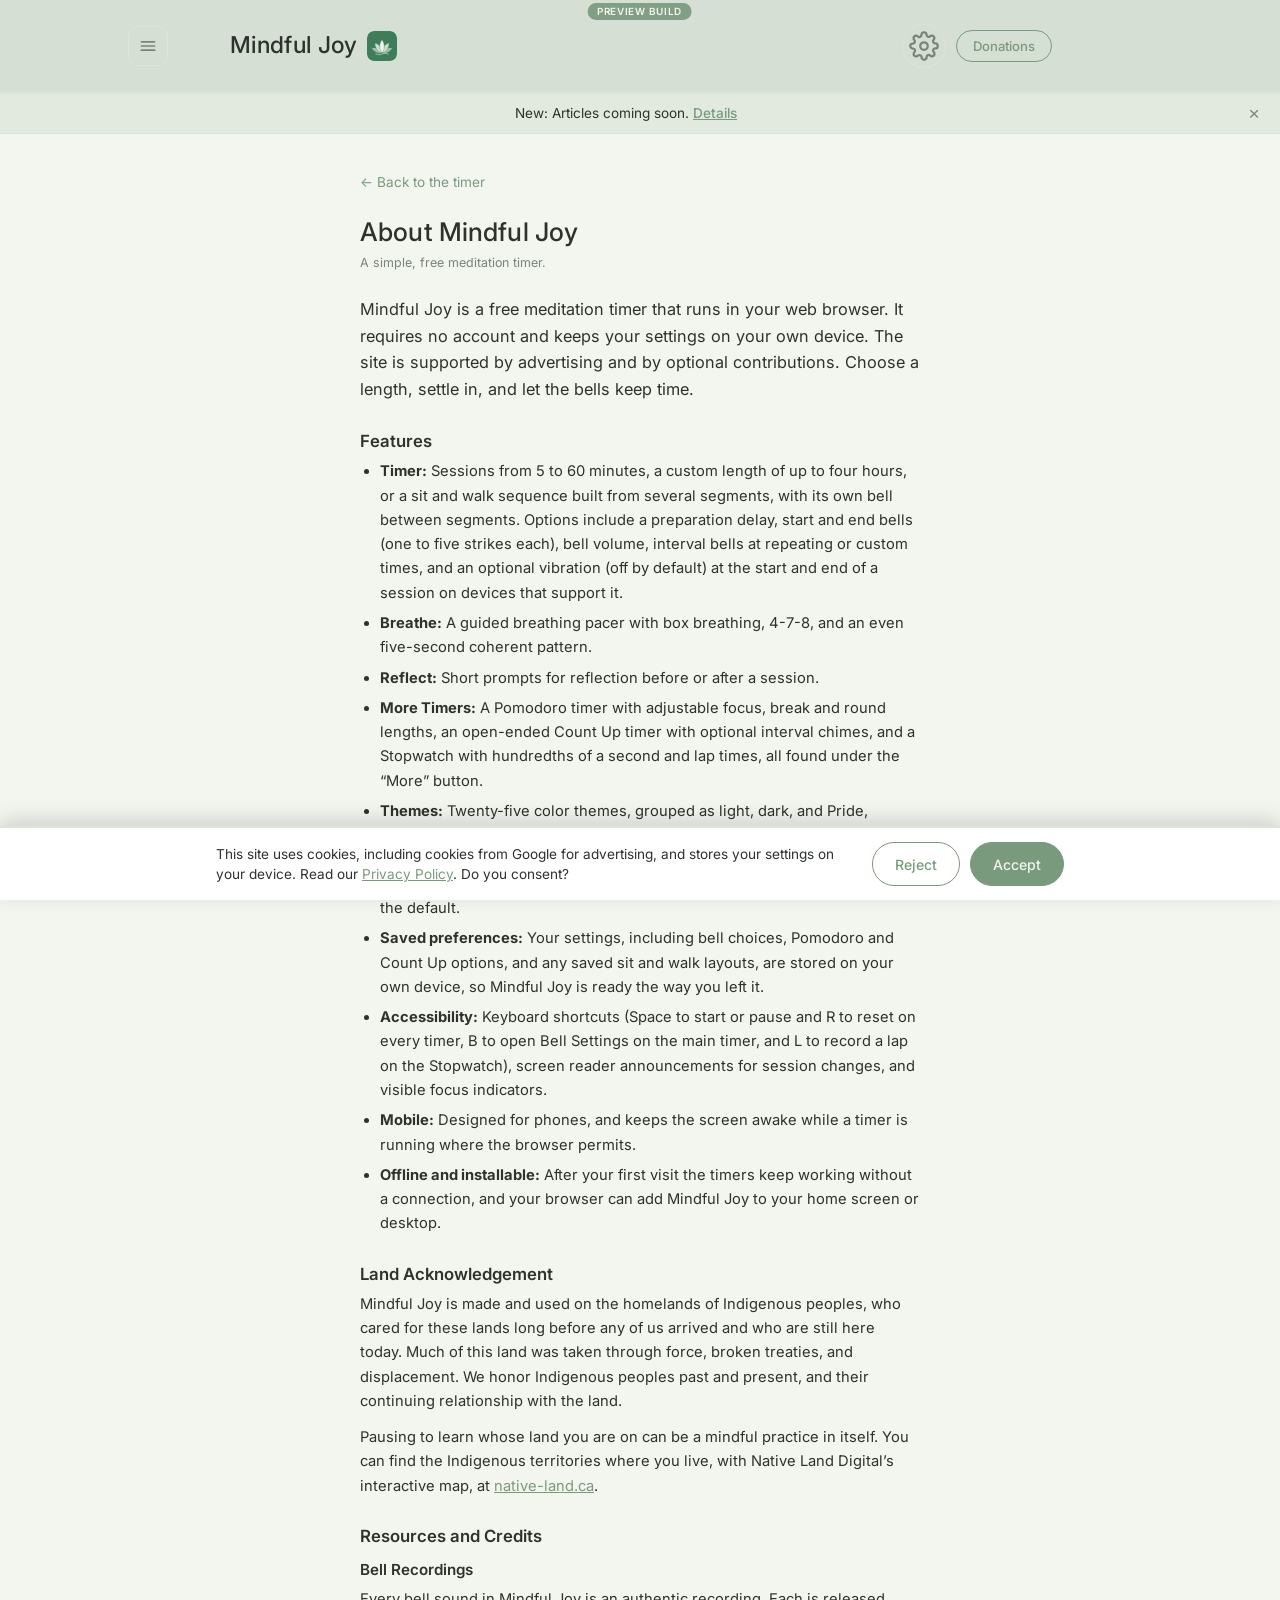
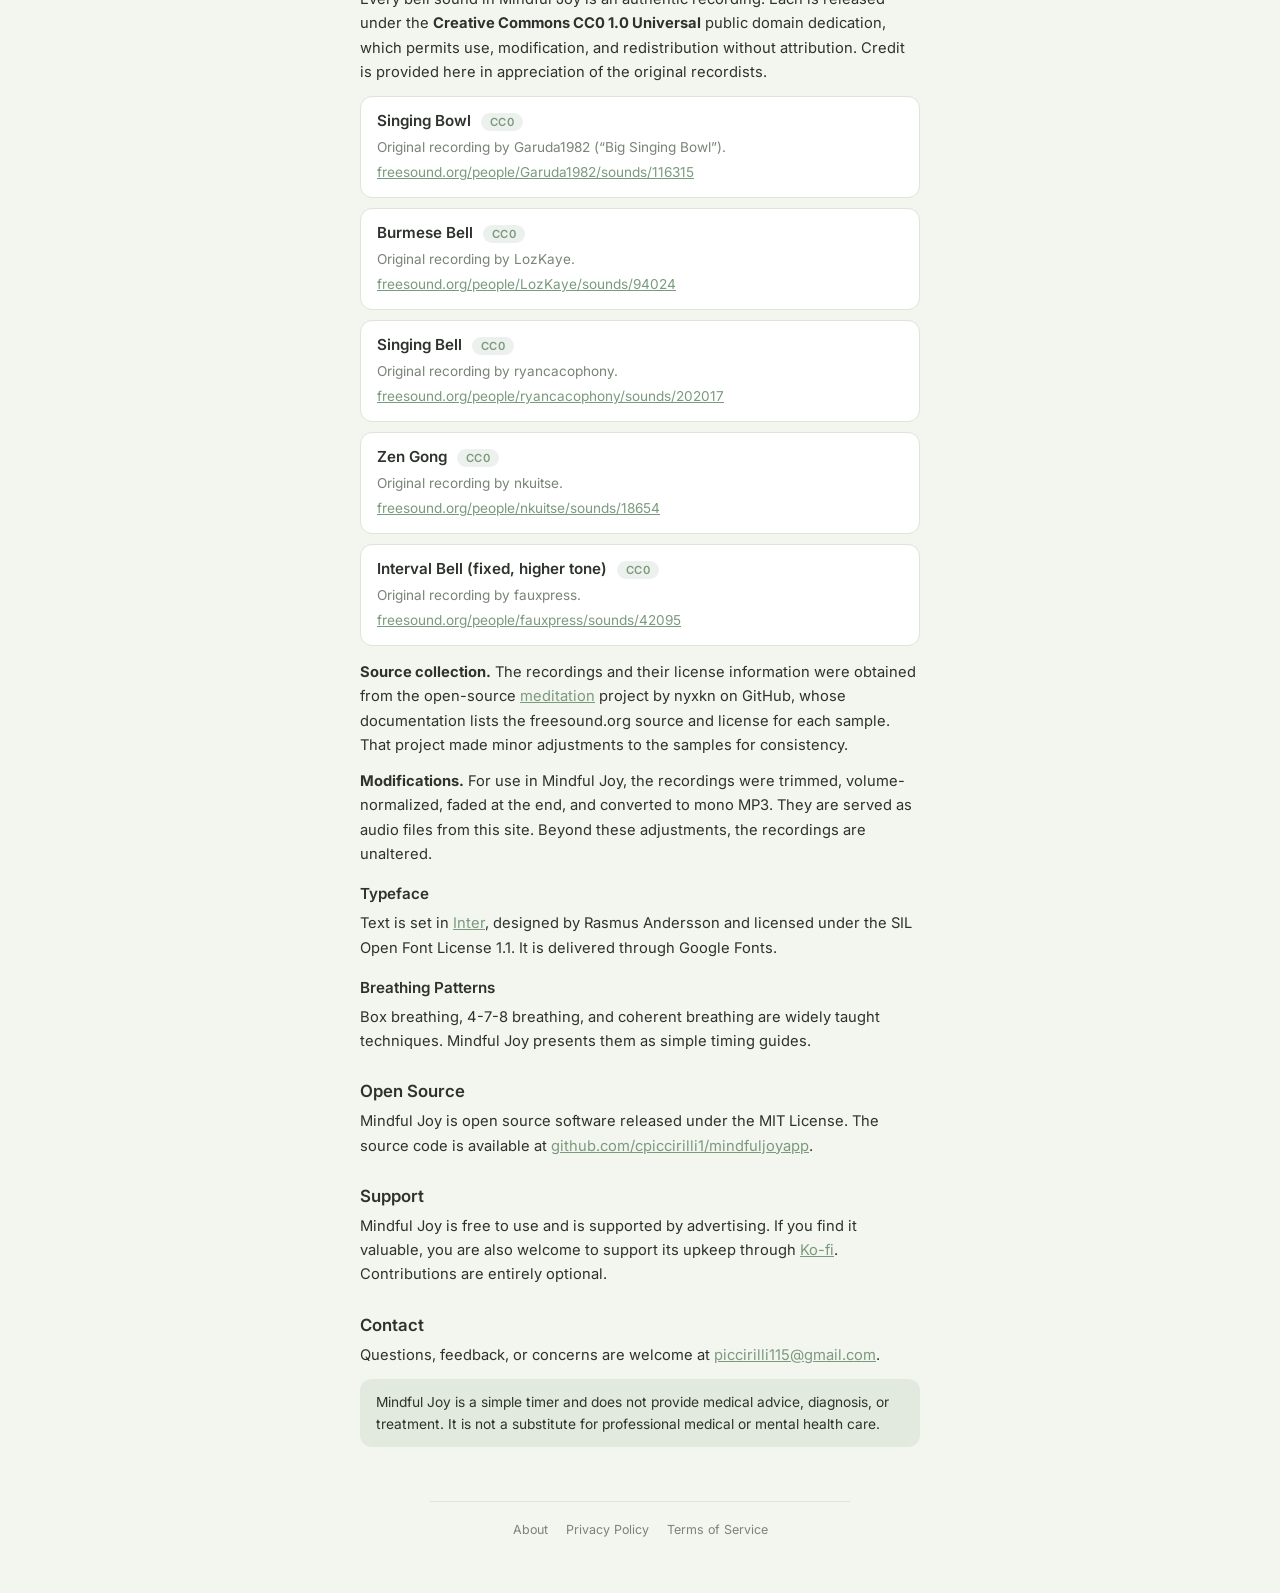
==== about.html @ b1ed929e "Group themes into collapsible sections; rename Tranquil Green to Tranquil Forest The gear menu now s" ====
<!DOCTYPE html>
<html lang="en">
<head>
<meta charset="UTF-8">
<meta name="viewport" content="width=device-width, initial-scale=1, viewport-fit=cover">
<title>About &mdash; Mindful Joy</title>
<meta name="description" content="About Mindful Joy: features, credits for the CC0 bell recordings, and contact information.">
<meta name="theme-color" content="#f3f5ef">
<link rel="canonical" href="https://mindfuljoy.app/about.html">
<link rel="icon" type="image/svg+xml" href="assets/favicon.svg">
<link rel="apple-touch-icon" href="assets/icons/apple-touch-icon.png">
<link rel="manifest" href="manifest.webmanifest">
<meta property="og:type" content="website">
<meta property="og:site_name" content="Mindful Joy">
<meta property="og:title" content="About &mdash; Mindful Joy">
<meta property="og:description" content="About Mindful Joy: features, credits for the CC0 bell recordings, and contact information.">
<meta property="og:url" content="https://mindfuljoy.app/about.html">
<link rel="preconnect" href="https://fonts.googleapis.com">
<link rel="preconnect" href="https://fonts.gstatic.com" crossorigin>
<link href="https://fonts.googleapis.com/css2?family=Inter:wght@300;400;500;600&display=swap" rel="stylesheet">
<link rel="stylesheet" href="assets/css/styles.css">
<script src="assets/js/themes.js"></script>
<!-- ===== GOOGLE ADSENSE: LOADER (publisher ca-pub-8467685368663778) =====
     Ad units go in the "ADSENSE AD SLOT" comments further down each page. ===== -->
<script async src="https://pagead2.googlesyndication.com/pagead/js/adsbygoogle.js?client=ca-pub-8467685368663778"
     crossorigin="anonymous"></script>
</head>
<body class="info-open">

<div class="topbar">
  <div class="mark"><a href="index.html"><span>Mindful Joy</span><img class="mark-logo" src="assets/icons/icon.svg" alt="" width="30" height="30"></a></div>
  <div class="top-actions">
    <div class="theme-menu" id="themeMenu">
      <button type="button" class="icon-btn" id="themeBtn" aria-label="Color theme" aria-haspopup="true" aria-expanded="false" aria-controls="themePop" title="Color theme"><svg viewBox="0 0 24 24" width="20" height="20" fill="none" stroke="currentColor" stroke-width="1.8" stroke-linecap="round" stroke-linejoin="round" aria-hidden="true"><circle cx="12" cy="12" r="3"/><path d="M19.4 15a1.65 1.65 0 0 0 .33 1.82l.06.06a2 2 0 0 1 0 2.83 2 2 0 0 1-2.83 0l-.06-.06a1.65 1.65 0 0 0-1.82-.33 1.65 1.65 0 0 0-1 1.51V21a2 2 0 0 1-2 2 2 2 0 0 1-2-2v-.09A1.65 1.65 0 0 0 9 19.4a1.65 1.65 0 0 0-1.82.33l-.06.06a2 2 0 0 1-2.83 0 2 2 0 0 1 0-2.83l.06-.06a1.65 1.65 0 0 0 .33-1.82 1.65 1.65 0 0 0-1.51-1H3a2 2 0 0 1-2-2 2 2 0 0 1 2-2h.09A1.65 1.65 0 0 0 4.6 9a1.65 1.65 0 0 0-.33-1.82l-.06-.06a2 2 0 0 1 0-2.83 2 2 0 0 1 2.83 0l.06.06a1.65 1.65 0 0 0 1.82.33H9a1.65 1.65 0 0 0 1-1.51V3a2 2 0 0 1 2-2 2 2 0 0 1 2 2v.09a1.65 1.65 0 0 0 1 1.51 1.65 1.65 0 0 0 1.82-.33l.06-.06a2 2 0 0 1 2.83 0 2 2 0 0 1 0 2.83l-.06.06a1.65 1.65 0 0 0-.33 1.82V9a1.65 1.65 0 0 0 1.51 1H21a2 2 0 0 1 2 2 2 2 0 0 1-2 2h-.09a1.65 1.65 0 0 0-1.51 1z"/></svg></button>
      <div class="theme-pop" id="themePop" hidden>
        <label for="schemeSelect">Color theme</label>
        <select id="schemeSelect"></select>
      </div>
    </div>
    <a class="donate-btn" id="donateBtn" href="https://ko-fi.com/cpiccirilli" target="_blank" rel="noopener">Donations</a>
  </div>
</div>

<div class="info-view" id="infoView">
  <a class="back-link" href="index.html">&larr; Back to the timer</a>

  <article id="view-about" class="show">
    <h1>About Mindful Joy</h1>
    <p class="updated">A simple, free meditation timer.</p>
    <p class="lead">Mindful Joy is a free meditation timer that runs in your web browser. It requires no account and keeps your settings on your own device. The site is supported by advertising and by optional contributions. Choose a length, settle in, and let the bells keep time.</p>

    <h2>Features</h2>
    <ul>
      <li><strong>Timer:</strong> Sessions from 5 to 60 minutes, a custom length of up to four hours, or a sit and walk sequence built from several segments, with its own bell between segments. Options include a preparation delay, start and end bells (one to five strikes each), bell volume, interval bells at repeating or custom times, and an optional vibration (off by default) at the start and end of a session on devices that support it.</li>
      <li><strong>Breathe:</strong> A guided breathing pacer with box breathing, 4-7-8, and an even five-second coherent pattern.</li>
      <li><strong>Reflect:</strong> Short prompts for reflection before or after a session.</li>
      <li><strong>More Timers:</strong> A Pomodoro timer with adjustable focus, break and round lengths, an open-ended Count Up timer with optional interval chimes, and a Stopwatch with hundredths of a second and lap times, all found under the &ldquo;More&rdquo; button.</li>
      <li><strong>Themes:</strong> Twenty-five color themes, grouped as light, dark, and Pride, selected from the gear icon at the top of the page. Most light themes have a matching dark version, and the High Contrast theme uses pure black and white for maximum legibility and efficient display on OLED screens. Sage is the default.</li>
      <li><strong>Saved preferences:</strong> Your settings, including bell choices, Pomodoro and Count Up options, and any saved sit and walk layouts, are stored on your own device, so Mindful Joy is ready the way you left it.</li>
      <li><strong>Accessibility:</strong> Keyboard shortcuts (Space to start or pause and R to reset on every timer, B to open Bell Settings on the main timer, and L to record a lap on the Stopwatch), screen reader announcements for session changes, and visible focus indicators.</li>
      <li><strong>Mobile:</strong> Designed for phones, and keeps the screen awake while a timer is running where the browser permits.</li>
      <li><strong>Offline and installable:</strong> After your first visit the timers keep working without a connection, and your browser can add Mindful Joy to your home screen or desktop.</li>
    </ul>

    <h2>Land Acknowledgement</h2>
    <p>Mindful Joy is made and used on the homelands of Indigenous peoples, who cared for these lands long before any of us arrived and who are still here today. Much of this land was taken through force, broken treaties, and displacement. We honor Indigenous peoples past and present, and their continuing relationship with the land.</p>
    <p>Pausing to learn whose land you are on can be a mindful practice in itself. You can find the Indigenous territories where you live, with Native Land Digital&rsquo;s interactive map, at <a href="https://native-land.ca/" target="_blank" rel="noopener">native-land.ca</a>.</p>

    <h2>Resources and Credits</h2>
    <h3 style="font-size:.95rem; font-weight:600; margin:14px 0 8px;">Bell Recordings</h3>
    <p>Every bell sound in Mindful Joy is an authentic recording. Each is released under the <strong>Creative Commons CC0 1.0 Universal</strong> public domain dedication, which permits use, modification, and redistribution without attribution. Credit is provided here in appreciation of the original recordists.</p>

    <div class="credit">
      <h3>Singing Bowl <span class="badge">CC0</span></h3>
      <p>Original recording by Garuda1982 (&ldquo;Big Singing Bowl&rdquo;).</p>
      <p><a href="https://freesound.org/people/Garuda1982/sounds/116315/" target="_blank" rel="noopener">freesound.org/people/Garuda1982/sounds/116315</a></p>
    </div>
    <div class="credit">
      <h3>Burmese Bell <span class="badge">CC0</span></h3>
      <p>Original recording by LozKaye.</p>
      <p><a href="https://freesound.org/people/LozKaye/sounds/94024/" target="_blank" rel="noopener">freesound.org/people/LozKaye/sounds/94024</a></p>
    </div>
    <div class="credit">
      <h3>Singing Bell <span class="badge">CC0</span></h3>
      <p>Original recording by ryancacophony.</p>
      <p><a href="https://freesound.org/people/ryancacophony/sounds/202017/" target="_blank" rel="noopener">freesound.org/people/ryancacophony/sounds/202017</a></p>
    </div>
    <div class="credit">
      <h3>Zen Gong <span class="badge">CC0</span></h3>
      <p>Original recording by nkuitse.</p>
      <p><a href="https://freesound.org/people/nkuitse/sounds/18654/" target="_blank" rel="noopener">freesound.org/people/nkuitse/sounds/18654</a></p>
    </div>
    <div class="credit">
      <h3>Interval Bell (fixed, higher tone) <span class="badge">CC0</span></h3>
      <p>Original recording by fauxpress.</p>
      <p><a href="https://freesound.org/people/fauxpress/sounds/42095/" target="_blank" rel="noopener">freesound.org/people/fauxpress/sounds/42095</a></p>
    </div>

    <p style="margin-top:14px;"><strong>Source collection.</strong> The recordings and their license information were obtained from the open-source <a href="https://github.com/nyxkn/meditation" target="_blank" rel="noopener">meditation</a> project by nyxkn on GitHub, whose documentation lists the freesound.org source and license for each sample. That project made minor adjustments to the samples for consistency.</p>
    <p><strong>Modifications.</strong> For use in Mindful Joy, the recordings were trimmed, volume-normalized, faded at the end, and converted to mono MP3. They are served as audio files from this site. Beyond these adjustments, the recordings are unaltered.</p>

    <h3 style="font-size:.95rem; font-weight:600; margin:18px 0 8px;">Typeface</h3>
    <p>Text is set in <a href="https://rsms.me/inter/" target="_blank" rel="noopener">Inter</a>, designed by Rasmus Andersson and licensed under the SIL Open Font License 1.1. It is delivered through Google Fonts.</p>

    <h3 style="font-size:.95rem; font-weight:600; margin:18px 0 8px;">Breathing Patterns</h3>
    <p>Box breathing, 4-7-8 breathing, and coherent breathing are widely taught techniques. Mindful Joy presents them as simple timing guides.</p>

    <h2>Open Source</h2>
    <p>Mindful Joy is open source software released under the MIT License. The source code is available at <a href="https://github.com/cpiccirilli1/mindfuljoyapp" target="_blank" rel="noopener">github.com/cpiccirilli1/mindfuljoyapp</a>.</p>

    <h2>Support</h2>
    <p>Mindful Joy is free to use and is supported by advertising. If you find it valuable, you are also welcome to support its upkeep through <a href="https://ko-fi.com/cpiccirilli" target="_blank" rel="noopener">Ko-fi</a>. Contributions are entirely optional.</p>

    <h2>Contact</h2>
    <p>Questions, feedback, or concerns are welcome at <a href="mailto:piccirilli115@gmail.com">piccirilli115@gmail.com</a>.</p>

    <div class="note-box">Mindful Joy is a simple timer and does not provide medical advice, diagnosis, or treatment. It is not a substitute for professional medical or mental health care.</div>

    <!-- ===== ADSENSE AD SLOT (info pages): place an ad unit here, at the end of the article, after AdSense approval. Keep it clearly separated from the content above. ===== -->
  </article>
</div>

<footer>
  <a href="about.html">About</a>
  <a href="privacy.html">Privacy Policy</a>
  <a href="terms.html">Terms of Service</a>
</footer>

<script src="assets/js/site.js"></script>
<script src="assets/js/menu.js"></script>
<script src="assets/js/consent.js"></script>
<script src="assets/js/preview.js"></script>
<script src="assets/js/pwa.js"></script>
</body>
</html>
---- assets/css/styles.css ----
:root{
    --bg:#0f1c17; --surface:#16261f; --surface-2:#1c2e26;
    --text:#e4ede7; --text-dim:#8da99a;
    --accent:#6fae84; --accent-soft:rgba(111,174,132,.16);
    --ring-track:#223830; --border:#26382f;
    --danger:#b2776a;
    --radius:14px;
    color-scheme: dark;
    box-sizing:border-box;
    padding-top:env(safe-area-inset-top,0px);
    padding-bottom:env(safe-area-inset-bottom,0px);
  }
  @media (prefers-color-scheme: light){
    :root:not([data-theme="dark"]){
      --bg:#eef3ec; --surface:#ffffff; --surface-2:#f5f8f3;
      --text:#1f2e26; --text-dim:#6c8578;
      --accent:#4f8a68; --accent-soft:rgba(79,138,104,.12);
      --ring-track:#dce6dd; --border:#dce6dd;
      --danger:#9a5444;
      color-scheme: light;
    }
  }
  :root[data-theme="dark"]{
    --bg:#0f1c17; --surface:#16261f; --text:#e4ede7; --text-dim:#8da99a;
    --accent:#6fae84; --ring-track:#223830; --border:#26382f; color-scheme: dark;
  }
  *{box-sizing:border-box;}
  html,body{height:100%;}
  html{scroll-padding-top:env(safe-area-inset-top,0px);}
  body{
    margin:0; background:var(--bg); color:var(--text);
    font-family:'Inter',system-ui,sans-serif;
    min-height:100%; display:flex; flex-direction:column; align-items:center;
    padding:32px 20px 48px;
    transition:background .3s ease,color .3s ease;
  }
  .topbar{
    align-self:stretch; width:auto; max-width:none;
    background:var(--surface); background:var(--header, color-mix(in srgb, var(--accent) 24%, var(--bg))); color:var(--text);
    display:flex; justify-content:space-between; align-items:center; gap:14px;
    margin:-32px -20px 28px; padding:24px 28px;
    border-bottom:2px solid var(--border);
    transition:background .3s ease, border-color .3s ease;
  }
  .topbar .mark{ font-size:1.45rem; letter-spacing:.015em; }
  .donate-btn{
    background:none; color:var(--accent); border:1px solid var(--accent); border-radius:999px;
    padding:7px 16px; font-family:inherit; font-size:.82rem; font-weight:500; cursor:pointer; text-decoration:none;
    transition:background .2s, color .2s;
  }
  .donate-btn:hover{ background:var(--accent-soft); }

  footer{
    width:100%; max-width:420px; margin-top:40px; padding-top:20px; border-top:1px solid var(--border);
    display:flex; justify-content:center; gap:18px; flex-wrap:wrap;
  }
  footer{ padding-bottom:calc(56px + env(safe-area-inset-bottom, 0px)); }
  footer a{ color:var(--text-dim); font-size:.78rem; text-decoration:none; }
  footer a:hover{ color:var(--accent); }
  .mark{ font-family:'Inter',system-ui,sans-serif; font-weight:500; font-size:1.25rem; letter-spacing:.01em; }
  .mark{ min-width:0; line-height:1.2; }
  .mark-domain{ display:block; font-size:.72rem; font-weight:400; letter-spacing:.02em; color:var(--text-dim); margin-top:2px; }
  .mark em{ font-style:italic; color:var(--accent); }
  .icon-btn{
    background:none; border:1px solid var(--border); color:var(--text-dim);
    width:40px; height:40px; border-radius:50%; cursor:pointer;
    display:flex; align-items:center; justify-content:center; font-size:1.1rem;
    transition:border-color .2s, color .2s, transform .2s;
  }
  .icon-btn:hover{ color:var(--text); border-color:var(--accent); }
  .icon-btn:active{ transform:scale(.94); }

  .tabs{ width:100%; max-width:420px; display:flex; gap:8px; margin-bottom:28px; }
  .tab-btn{
    flex:1; background:none; border:1px solid var(--border); color:var(--text-dim);
    border-radius:10px; padding:9px 6px; font-family:inherit; font-size:.82rem; cursor:pointer;
    transition:border-color .2s, color .2s, background .2s;
  }
  .tab-btn.active{ border-color:var(--accent); color:var(--text); background:var(--accent-soft); }

  main, .tab-panel{ width:100%; max-width:420px; display:none; flex-direction:column; align-items:center; }
  .tab-panel.active{ display:flex; }

  .breath-wrap{ position:relative; width:min(70vw,260px); height:min(70vw,260px); margin:12px 0 28px; display:flex; align-items:center; justify-content:center; }
  /* The circle is drawn at full size and scaled with transform (smooth, and the label stays the same size).
     breathing.js sets the scale and how many seconds the change takes, so an inhale or exhale lasts
     exactly as long as the step. MIN_SCALE in breathing.js must match the starting scale here. */
  .breath-circle{
    position:absolute; width:72%; height:72%; border-radius:50%; background:var(--accent-soft); border:1px solid var(--accent);
    transform:scale(.64); transition:transform .6s cubic-bezier(.37,0,.63,1); will-change:transform;
  }
  /* faint outline at full size, so you can see where the circle is headed */
  .breath-wrap::before{
    content:''; position:absolute; width:72%; height:72%; border-radius:50%; border:1px dashed var(--ring-track); box-sizing:border-box;
  }
  .breath-label{ position:relative; font-size:.95rem; color:var(--text); text-align:center; }
  .cycle-count{ font-size:.78rem; color:var(--text-dim); margin-top:14px; }

  .reflect-card{
    width:100%; background:var(--surface); border:1px solid var(--border); border-radius:var(--radius);
    padding:32px 24px; text-align:center; margin:12px 0 24px; min-height:110px; display:flex; align-items:center; justify-content:center;
  }
  .reflect-card p{ font-family:'Inter',system-ui,sans-serif; font-weight:400; font-size:1.15rem; line-height:1.5; margin:0; }
  .reflect-btn{
    background:var(--accent); color:var(--bg); border:none; border-radius:10px; padding:12px 26px;
    font-family:inherit; font-size:.88rem; font-weight:500; cursor:pointer; transition:transform .15s;
  }
  .reflect-btn:active{ transform:scale(.96); }

  .ring-wrap{ position:relative; width:min(78vw,300px); height:min(78vw,300px); margin:12px 0 28px; }
  svg{ width:100%; height:100%; transform:rotate(-90deg); }
  circle.track{ fill:none; stroke:var(--ring-track); stroke-width:6; }
  circle.progress{ fill:none; stroke:var(--accent); stroke-width:6; stroke-linecap:round; transition:stroke-dashoffset .25s linear; }
  .ring-center{
    position:absolute; inset:0; display:flex; flex-direction:column; align-items:center; justify-content:center; gap:6px;
  }
  .time{ font-family:'Inter',system-ui,sans-serif; font-weight:300; font-size:3rem; font-variant-numeric:tabular-nums; letter-spacing:.01em; }
  .kind{ font-size:.7rem; font-weight:600; text-transform:uppercase; letter-spacing:.16em; color:var(--text-dim); opacity:.85; }
  .phase{ font-size:.8rem; color:var(--text-dim); letter-spacing:.04em; min-height:1.1em; }

  .duration-row{ display:flex; align-items:center; gap:10px; color:var(--text-dim); font-size:.9rem; margin-bottom:26px; }
  select{
    appearance:none; background:var(--surface); color:var(--text); border:1px solid var(--border);
    border-radius:10px; padding:9px 34px 9px 14px; font-family:inherit; font-size:.9rem; cursor:pointer;
    background-image:linear-gradient(45deg,transparent 50%,var(--text-dim) 50%),linear-gradient(135deg,var(--text-dim) 50%,transparent 50%);
    background-position:calc(100% - 16px) center, calc(100% - 11px) center; background-size:5px 5px; background-repeat:no-repeat;
  }
  select:disabled{ opacity:.5; cursor:not-allowed; }

  .settings-btn{
    background:var(--surface); color:var(--text-dim); border:1px solid var(--border);
    border-radius:10px; padding:10px 20px; font-family:inherit; font-size:.85rem; cursor:pointer;
    margin-bottom:26px; transition:border-color .2s, color .2s;
  }
  .settings-row{ display:flex; align-items:center; justify-content:center; flex-wrap:wrap; gap:12px 16px; margin-bottom:26px; }
  .settings-row .settings-btn{ margin-bottom:0; }
  .theme-group{ display:flex; align-items:center; gap:8px; color:var(--text-dim); font-size:.85rem; }
  .settings-btn:hover{ color:var(--text); border-color:var(--accent); }

  .controls{ display:flex; align-items:center; gap:18px; }
  .btn{
    border:none; cursor:pointer; font-family:inherit; display:flex; align-items:center; justify-content:center;
  }
  .play-btn{
    width:76px; height:76px; border-radius:50%; background:var(--accent); color:var(--bg);
    font-size:1.6rem; box-shadow:0 6px 24px var(--accent-soft); transition:transform .15s;
  }
  .play-btn:active{ transform:scale(.93); }
  .reset-btn{
    width:52px; height:52px; border-radius:50%; background:var(--surface); color:var(--text-dim);
    border:1px solid var(--border); font-size:1.1rem; transition:color .2s, transform .15s;
  }
  .reset-btn:hover{ color:var(--text); }
  .reset-btn:active{ transform:scale(.93); }

  /* Settings panel */
  .backdrop{
    position:fixed; inset:0; background:rgba(0,0,0,.45); opacity:0; pointer-events:none; transition:opacity .25s;
  }
  .backdrop.open{ opacity:1; pointer-events:auto; }
  .panel{
    position:fixed; top:0; right:0; height:100%; width:min(360px,90vw); background:var(--surface);
    border-left:1px solid var(--border); transform:translateX(100%); transition:transform .3s ease;
    padding:24px 22px calc(24px + env(safe-area-inset-bottom,0px));
    padding-top:calc(24px + env(safe-area-inset-top,0px));
    overflow-y:auto;
  }
  .panel.open{ transform:translateX(0); }
  .panel h2{ font-family:'Inter',system-ui,sans-serif; font-weight:400; font-size:1.3rem; margin:0 0 20px; }
  .panel-close{ position:absolute; top:20px; right:20px; }
  .field-group{ margin-bottom:24px; padding-bottom:22px; border-bottom:1px solid var(--border); }
  .field-group:last-of-type{ border-bottom:none; }
  .row-label{ display:flex; align-items:center; justify-content:space-between; margin-bottom:12px; }
  .row-label span{ font-size:.92rem; }
  .row-note{ font-size:.78rem; color:var(--text-dim); margin:-8px 0 12px; line-height:1.4; }

  .switch{ position:relative; width:42px; height:24px; flex-shrink:0; }
  .switch input{ opacity:0; width:100%; height:100%; margin:0; cursor:pointer; position:absolute; z-index:1; }
  .slider{
    position:absolute; inset:0; background:var(--ring-track); border-radius:999px; transition:background .2s;
  }
  .slider::before{
    content:""; position:absolute; width:18px; height:18px; left:3px; top:3px; background:var(--text);
    border-radius:50%; transition:transform .2s;
  }
  .switch input:checked + .slider{ background:var(--accent); }
  .switch input:checked + .slider::before{ transform:translateX(18px); background:var(--bg); }

  .mode-toggle{ display:flex; gap:8px; margin-bottom:14px; }
  .mode-toggle button{
    flex:1; padding:8px 10px; border-radius:9px; border:1px solid var(--border); background:var(--surface-2,var(--surface));
    color:var(--text-dim); font-size:.82rem; cursor:pointer;
  }
  .mode-toggle button.active{ border-color:var(--accent); color:var(--text); background:var(--accent-soft); }

  .inline-row{ display:flex; align-items:center; gap:10px; }
  .inline-row select{ flex:1; }

  .chip-input{ display:flex; gap:8px; margin-top:4px; }
  .chip-input input{
    flex:1; background:var(--bg); border:1px solid var(--border); border-radius:9px; color:var(--text);
    padding:8px 10px; font-family:inherit; font-size:.85rem; min-width:0;
  }
  .chip-input button{
    border:1px solid var(--accent); background:var(--accent-soft); color:var(--accent); border-radius:9px; padding:8px 14px; font-size:.85rem; cursor:pointer;
  }
  .chips{ display:flex; flex-wrap:wrap; gap:8px; margin-top:12px; }
  .chip{
    display:flex; align-items:center; gap:6px; background:var(--bg); border:1px solid var(--border); border-radius:999px;
    padding:5px 6px 5px 12px; font-size:.8rem; color:var(--text-dim);
  }
  .chip button{ background:none; border:none; color:var(--text-dim); cursor:pointer; font-size:.95rem; padding:2px 6px; }
  .chip button:hover{ color:var(--danger); }
  .empty-note{ font-size:.78rem; color:var(--text-dim); font-style:italic; }

  .small-btn{
    border:1px solid var(--accent); background:var(--accent-soft); color:var(--accent); border-radius:10px;
    padding:9px 16px; min-height:44px; font-family:inherit; font-size:.85rem; cursor:pointer; flex-shrink:0;
  }
  .credits{ font-size:.72rem; color:var(--text-dim); line-height:1.5; margin:8px 0 0; }
  .sub-disabled{ opacity:.4; pointer-events:none; }

  /* ---------- Mobile ---------- */
  html{ -webkit-text-size-adjust:100%; text-size-adjust:100%; }
  button, select, input, label{ -webkit-tap-highlight-color:transparent; touch-action:manipulation; }
  body{
    padding-left:max(20px, env(safe-area-inset-left, 0px));
    padding-right:max(20px, env(safe-area-inset-right, 0px));
  }
  .topbar{
    margin-left:calc(-1 * max(20px, env(safe-area-inset-left, 0px)));
    margin-right:calc(-1 * max(20px, env(safe-area-inset-right, 0px)));
  }
  .tab-btn, .settings-btn, select{ min-height:44px; }
  .icon-btn{ min-width:44px; min-height:44px; }
  .chip button{ min-width:32px; min-height:32px; }
  @media (max-width:600px){
    body{ padding-top:24px; padding-bottom:36px; }
    .topbar{ margin-top:-24px; margin-bottom:22px; padding:16px 20px; }
    .topbar .mark{ font-size:1.2rem; }
    /* 16px+ prevents iOS Safari from zooming when a field is focused */
    select, input, textarea{ font-size:16px !important; }
    .time{ font-size:2.6rem; }
    .ring-wrap{ margin:4px 0 22px; }
    .settings-row{ flex-direction:column; gap:12px; width:100%; }
    .settings-row .settings-btn{ width:100%; }
    .theme-group{ width:100%; justify-content:space-between; }
    .theme-group select{ flex:1; max-width:60%; }
    .panel{ width:100%; border-left:none; }
    .panel-close{ top:calc(14px + env(safe-area-inset-top, 0px)); }
    .chip-input input{ padding:11px 12px; }
    .chip-input button{ padding:11px 16px; }
    footer{ margin-top:28px; }
  }
  @media (max-width:360px){
    .tab-btn{ font-size:.78rem; padding:9px 2px; }
    .controls{ gap:14px; }
  }
  @media (max-height:520px) and (orientation:landscape){
    .ring-wrap{ width:min(40vh,220px); height:min(40vh,220px); margin-bottom:14px; }
    .breath-wrap{ width:min(40vh,200px); height:min(40vh,200px); }
  }

  /* ---------- Info pages (About / Privacy / Terms) ---------- */
  body.info-open nav.tabs, body.info-open .tab-panel{ display:none !important; }
  .info-view{ display:none; width:100%; max-width:560px; text-align:left; }
  body.info-open .info-view{ display:block; }
  .info-view article{ display:none; }
  .info-view article.show{ display:block; }
  .info-view .back-link{ display:inline-block; color:var(--accent); font-size:.85rem; text-decoration:none; margin:4px 0 18px; padding:8px 0; }
  .info-view .back-link:hover{ text-decoration:underline; }
  .info-view h1{ font-size:1.6rem; font-weight:500; margin:0 0 6px; letter-spacing:.005em; }
  .info-view .updated{ font-size:.78rem; color:var(--text-dim); margin:0 0 22px; }
  .info-view h2{ font-size:1.05rem; font-weight:600; margin:28px 0 8px; }
  .info-view p, .info-view li{ font-size:.92rem; line-height:1.65; color:var(--text); }
  .info-view p{ margin:0 0 12px; }
  .info-view ul{ margin:0 0 12px; padding-left:20px; }
  .info-view li{ margin-bottom:6px; }
  .info-view a{ color:var(--accent); }
  .info-view .lead{ font-size:1.02rem; color:var(--text); }
  .credit{ background:var(--surface); border:1px solid var(--border); border-radius:12px; padding:14px 16px; margin:0 0 10px; }
  .credit h3{ font-size:.95rem; font-weight:600; margin:0 0 6px; }
  .credit p{ font-size:.85rem; margin:0 0 4px; color:var(--text-dim); line-height:1.55; }
  .credit p:last-child{ margin-bottom:0; }
  .badge{ display:inline-block; font-size:.7rem; font-weight:600; letter-spacing:.04em; color:var(--accent); background:var(--accent-soft); border-radius:999px; padding:2px 9px; margin-left:6px; vertical-align:middle; }
  .note-box{ background:var(--accent-soft); border-radius:12px; padding:12px 16px; font-size:.86rem; line-height:1.6; margin:0 0 14px; }
  /* ---------- Quick wins: access, inputs, volume ---------- */
  [hidden]{ display:none !important; }
  .sr-only{ position:absolute; width:1px; height:1px; margin:-1px; padding:0; overflow:hidden; clip:rect(0,0,0,0); white-space:nowrap; border:0; }
  :focus-visible{ outline:2px solid var(--accent); outline-offset:3px; border-radius:6px; }
  .panel{ visibility:hidden; transition:transform .3s ease, visibility 0s linear .3s; }
  .panel.open{ visibility:visible; transition:transform .3s ease, visibility 0s; }
  .num-input{
    width:96px; background:var(--surface); color:var(--text); border:1px solid var(--border); border-radius:10px;
    padding:9px 12px; min-height:44px; font-family:inherit; font-size:.9rem;
  }
  #customLenRow{ margin-top:-12px; }
  .len-note{ font-size:.78rem; color:var(--text-dim); margin:-14px 0 22px; text-align:center; max-width:300px; line-height:1.5; }
  input[type=range]{ width:100%; min-height:32px; accent-color:var(--accent); cursor:pointer; }
  .shortcut-hint{ font-size:.74rem; color:var(--text-dim); margin:22px 0 0; text-align:center; }
  @media (hover:none){ .shortcut-hint{ display:none; } }

  /* ---------- Theme gear menu ---------- */
  .top-actions{ display:flex; align-items:center; gap:10px; }
  .theme-menu{ position:relative; }
  .theme-pop{
    position:absolute; top:calc(100% + 10px); right:0; z-index:30; min-width:230px;
    background:var(--surface); border:1px solid var(--border); border-radius:12px; padding:14px;
    box-shadow:0 10px 30px rgba(0,0,0,.25); display:flex; flex-direction:column; gap:8px;
  }
  .theme-pop label{ font-size:.8rem; color:var(--text-dim); }
  .theme-pop select{ width:100%; }
  /* Theme picker: collapsible groups, one open at a time (built in themes.js) */
  .theme-pop{ min-width:250px; }
  .theme-acc{ display:flex; flex-direction:column; }
  .acc-head{
    display:flex; align-items:center; justify-content:space-between; width:100%;
    background:none; border:0; border-top:1px solid var(--border); color:var(--text);
    padding:11px 2px; font:inherit; font-size:.95rem; font-weight:600; cursor:pointer; min-height:44px; text-align:left;
  }
  .theme-acc .acc-head:first-child{ border-top:0; }
  .acc-count{ display:inline-flex; align-items:center; gap:8px; color:var(--text-dim); font-size:.78rem; font-weight:400; }
  .acc-count i{ width:7px; height:7px; border-right:2px solid currentColor; border-bottom:2px solid currentColor; transform:rotate(-45deg); transition:transform .15s; }
  .acc-head[aria-expanded="true"] .acc-count i{ transform:rotate(45deg); }
  .acc-list{ display:flex; flex-direction:column; gap:2px; max-height:184px; overflow-y:auto; margin:0 0 6px; padding-right:2px; overscroll-behavior:contain; }
  .acc-list[hidden]{ display:none; }
  .acc-item{
    display:flex; align-items:center; gap:10px; width:100%; min-height:40px; padding:8px; border:0; border-radius:8px;
    background:none; color:var(--text); font:inherit; font-size:.92rem; text-align:left; cursor:pointer;
  }
  .acc-item:hover{ background:var(--accent-soft); }
  .acc-item.on{ background:var(--accent-soft); font-weight:600; }
  .acc-dot{ width:14px; height:14px; border-radius:50%; flex:none; border:1px solid rgba(128,128,128,.45); }
  .acc-head:focus-visible, .acc-item:focus-visible{ outline:2px solid var(--accent); outline-offset:-2px; }
  /* ---------- Session length + Bell Settings row ---------- */
  .options-row{ display:flex; align-items:flex-end; justify-content:center; gap:12px; width:100%; max-width:420px; margin-bottom:26px; }
  .options-row .len-field{ display:flex; flex-direction:column; gap:6px; flex:1; min-width:0; }
  .options-row .len-field label{ font-size:.72rem; color:var(--text-dim); letter-spacing:.04em; padding-left:2px; }
  .options-row select{ width:100%; min-width:0; text-overflow:ellipsis; }
  .options-row .settings-btn{ flex:1; min-width:0; margin-bottom:0; min-height:44px; white-space:nowrap; }
  @media (prefers-reduced-motion: reduce){
    *{ transition:none !important; }
  }
  .mark a{ color:inherit; text-decoration:none; }

  /* ---------- Back to top button (About / Privacy / Terms) ---------- */
  .to-top{
    position:fixed; right:max(16px, env(safe-area-inset-right, 0px)); bottom:max(20px, env(safe-area-inset-bottom, 0px));
    z-index:20; width:48px; height:48px; border-radius:50%;
    display:flex; align-items:center; justify-content:center; padding:0;
    background:var(--surface); color:var(--accent); border:1px solid var(--accent); cursor:pointer;
    box-shadow:0 6px 18px rgba(0,0,0,.22);
    opacity:0; visibility:hidden; transform:translateY(8px);
    transition:opacity .25s ease, transform .25s ease, visibility 0s linear .25s, background .2s;
  }
  .to-top.show{ opacity:1; visibility:visible; transform:none; transition:opacity .25s ease, transform .25s ease, visibility 0s, background .2s; }
  .to-top:hover{ background:var(--accent-soft); }
  .to-top:active{ transform:scale(.94); }
  .to-top svg{ width:20px; height:20px; transform:none; }

  /* ---------- Brand block + hamburger menu ---------- */
  .brand{ display:grid; grid-template-columns:auto minmax(0,1fr); column-gap:12px; row-gap:8px; align-items:center; min-width:0; }
  .brand .nav-menu{ grid-column:1; grid-row:1; }
  .brand .mark{ grid-column:2; grid-row:1; }
  .nav-menu{ position:relative; }
  .menu-btn{
    background:none; border:1px solid var(--border); color:var(--text-dim);
    width:40px; height:40px; border-radius:10px; cursor:pointer;
    display:flex; align-items:center; justify-content:center;
    transition:border-color .2s, color .2s, transform .2s;
  }
  .menu-btn:hover, .menu-btn[aria-expanded="true"]{ color:var(--text); border-color:var(--accent); }
  .menu-btn:active{ transform:scale(.94); }
  .menu-pop{
    position:absolute; top:calc(100% + 8px); left:0; z-index:30; min-width:210px;
    background:var(--surface); border:1px solid var(--border); border-radius:12px; padding:8px;
    box-shadow:0 10px 30px rgba(0,0,0,.25); display:flex; flex-direction:column; gap:2px;
  }
  .menu-pop[hidden]{ display:none; }
  .menu-pop a{
    display:block; padding:11px 14px; border-radius:8px; color:var(--text);
    font-size:.95rem; text-decoration:none; min-height:44px; box-sizing:border-box;
  }
  .menu-pop a:hover{ background:var(--accent-soft); }
  .menu-pop a[aria-current="page"]{ color:var(--accent); font-weight:600; }
  /* The global svg rule rotates the timer ring; keep the menu icon upright. */
  .menu-btn svg{ width:20px; height:20px; transform:none; }

  /* ---------- Brand row + updates note ---------- */
  /* Full-width strip directly under the header. Its negative top margin cancels the header's bottom margin. */
  .update-strip{
    position:relative; align-self:stretch;
    margin:-28px -20px 28px; padding:10px 48px 10px 20px;
    background:var(--accent-soft); color:var(--text); border-bottom:1px solid var(--border);
    font-size:.85rem; line-height:1.4; text-align:center;
  }
  .update-text{ min-width:0; }
  .update-text a{ color:var(--accent); font-weight:500; white-space:nowrap; }
  .update-close{
    position:absolute; right:10px; top:50%; transform:translateY(-50%); width:32px; height:32px; border:none; border-radius:50%; background:none;
    color:var(--text-dim); font-size:1.2rem; line-height:1; cursor:pointer;
    display:flex; align-items:center; justify-content:center;
  }
  .update-close:hover{ color:var(--text); background:var(--border); }

  /* ---------- Cookie consent banner ---------- */
  .consent{
    position:fixed; left:0; right:0; bottom:0; z-index:60;
    display:flex; align-items:center; justify-content:center; gap:16px; flex-wrap:wrap;
    padding:14px max(20px, env(safe-area-inset-right, 0px)) calc(14px + env(safe-area-inset-bottom, 0px)) max(20px, env(safe-area-inset-left, 0px));
    background:var(--surface); color:var(--text); border-top:2px solid var(--border);
    box-shadow:0 -6px 20px rgba(0,0,0,.15);
  }
  .consent-text{ margin:0; font-size:.85rem; line-height:1.5; max-width:640px; }
  .consent-text a{ color:var(--accent); }
  .consent-actions{ display:flex; gap:10px; }
  .consent-btn{
    min-height:44px; padding:0 22px; border-radius:999px; font-family:inherit; font-size:.88rem; font-weight:500;
    cursor:pointer; border:1px solid var(--accent); transition:background .2s, color .2s;
  }
  .consent-reject{ background:none; color:var(--accent); }
  .consent-reject:hover{ background:var(--accent-soft); }
  .consent-accept{ background:var(--accent); color:var(--bg); }
  .consent-accept:hover{ filter:brightness(1.08); }
  /* Keep the back-to-top button out from under the banner until a choice is made. */
  .consent-open .to-top{ visibility:hidden; }

  /* ---------- Sit / walk sequence ---------- */
  .seg-status{ font-size:.8rem; color:var(--text-dim); text-align:center; margin:-8px 0 20px; max-width:340px; line-height:1.5; }
  .seg-status[hidden], .seq[hidden]{ display:none; }
  .seq{
    width:100%; max-width:420px; margin:26px 0 0; padding:16px; box-sizing:border-box;
    border:1px solid var(--border); border-radius:14px; background:var(--surface); min-width:0;
  }
  .seq:disabled{ opacity:.6; }
  .seq legend{ padding:0 8px; font-size:.78rem; color:var(--text-dim); letter-spacing:.04em; }
  .seq-head{ display:flex; justify-content:space-between; gap:10px; font-size:.82rem; color:var(--text-dim); margin-bottom:10px; }
  .seq-total{ color:var(--text); font-weight:500; }
  .seg-list{ list-style:none; margin:0 0 12px; padding:0; display:flex; flex-direction:column; gap:8px; }
  .seg-row{ display:flex; align-items:center; gap:6px; }
  .seg-num{ flex:none; width:22px; text-align:center; font-size:.8rem; color:var(--text-dim); }
  .seg-row .seg-type{ flex:1; min-width:0; }
  .seg-row .seg-min{ width:64px; flex:none; text-align:center; padding-left:4px; padding-right:4px; box-sizing:border-box; }
  .seg-unit{ flex:none; font-size:.8rem; color:var(--text-dim); }
  .seg-btn{
    flex:none; width:34px; height:40px; border:1px solid var(--border); background:none; color:var(--text-dim);
    border-radius:8px; cursor:pointer; font-size:.7rem; line-height:1; display:flex; align-items:center; justify-content:center;
  }
  .seg-btn.seg-remove{ font-size:1.1rem; }
  .seg-btn:hover:not(:disabled){ color:var(--text); border-color:var(--accent); }
  .seg-btn:disabled{ opacity:.35; cursor:not-allowed; }
  .seg-actions{ display:flex; gap:8px; margin-bottom:16px; }
  .seg-actions .small-btn:disabled{ opacity:.45; cursor:not-allowed; }
  .seq-block{ margin-top:14px; display:flex; flex-direction:column; gap:6px; }
  .seq-block[hidden]{ display:none; }
  .seq-block > label{ font-size:.72rem; color:var(--text-dim); letter-spacing:.04em; padding-left:2px; }
  .seq-block select{ width:100%; }
  .seq .chip-input input{ flex:1; min-width:0; }
  .seq-msg{ min-height:1.2em; margin:12px 0 0; font-size:.78rem; color:var(--text-dim); }
  @media (max-width:420px){
    .seq{ padding:14px 10px; }
    .seg-btn{ width:32px; }
    .seg-row .seg-min{ width:60px; }
    .seg-unit{ display:none; }
  }
  .num-input:disabled{ opacity:.5; cursor:not-allowed; }
  .menu-sep{ border:0; border-top:1px solid var(--border); margin:6px 8px; }
  /* Keep the strip aligned with the header's margins at each size. */
  .update-strip{
    margin-left:calc(-1 * max(20px, env(safe-area-inset-left, 0px)));
    margin-right:calc(-1 * max(20px, env(safe-area-inset-right, 0px)));
  }
  @media (max-width:600px){ .update-strip{ margin-top:-22px; margin-bottom:22px; } }

  /* ---- More timers menu + Pomodoro ---- */
  .more-wrap{ position:relative; flex:1; display:flex; }
  .more-wrap .more-btn{ width:100%; }
  .more-btn[aria-expanded="true"], .more-btn.live{ border-color:var(--accent); color:var(--text); }
  .more-pop{
    position:absolute; top:calc(100% + 8px); right:0; z-index:30; width:250px;
    background:var(--surface); border:1px solid var(--border); border-radius:12px; padding:10px;
    box-shadow:0 10px 30px rgba(0,0,0,.25); display:flex; flex-direction:column; gap:4px;
  }
  .more-pop[hidden]{ display:none; }
  .more-lead{ margin:2px 6px 6px; font-size:.78rem; color:var(--text-dim); }
  .more-item{
    display:flex; flex-direction:column; gap:2px; text-align:left; width:100%; box-sizing:border-box;
    background:none; border:0; border-radius:8px; padding:10px 12px; min-height:44px;
    font-family:inherit; color:var(--text); cursor:pointer;
  }
  .more-item:hover, .more-item:focus-visible{ background:var(--accent-soft); }
  .more-item strong{ font-size:.95rem; font-weight:600; }
  .more-item span{ font-size:.78rem; color:var(--text-dim); }
  .more-soon{ margin:6px 6px 2px; font-size:.74rem; color:var(--text-dim); border-top:1px solid var(--border); padding-top:8px; }
  .pomo-grid{
    display:grid; grid-template-columns:1fr auto; align-items:center; gap:10px 14px;
    width:100%; max-width:340px; margin-bottom:24px; color:var(--text-dim); font-size:.9rem;
  }
  .pomo-grid select:disabled{ opacity:.55; }
  #pomoSkip:disabled{ opacity:.4; cursor:default; }

  /* Lotus logo to the right of the site title */
  .mark a{ display:inline-flex; align-items:center; gap:9px; }
  .mark-logo{ width:30px; height:30px; flex:none; border-radius:7px; display:block; }
  @media (max-width:600px){ .mark-logo{ width:26px; height:26px; border-radius:6px; } }
  /* Long links (such as the GitHub URL on About) wrap instead of widening the page on phones */
  p a{ overflow-wrap:anywhere; }

  /* Keep "Mindful Joy" on one line next to the logo, even on narrow phones */
  .mark a span{ white-space:nowrap; }
  @media (max-width:600px){
    .topbar{ gap:8px; padding-left:14px; padding-right:14px; }
    .brand{ column-gap:8px; }
    .mark a{ gap:6px; }
    .top-actions{ gap:6px; }
    .donate-btn{ padding:6px 12px; font-size:.76rem; }
  }
  @media (max-width:340px){
    .topbar .mark{ font-size:1.02rem; }
    .mark-logo{ width:22px; height:22px; }
    .topbar{ gap:4px; padding-left:10px; padding-right:10px; }
    .topbar .icon-btn{ min-width:36px; }
    .menu-btn{ width:36px; }
    .donate-btn{ padding:6px 9px; font-size:.72rem; }
  }

  /* Donations: header button on desktop; bottom of the hamburger menu on phones */
  .menu-pop .menu-mobile-only{ display:none; }
  @media (max-width:600px){
    .donate-btn{ display:none; }
    .menu-pop hr.menu-mobile-only{ display:block; }
    .menu-pop a.menu-mobile-only{ display:block; color:var(--accent); font-weight:600; }
  }

  /* Session length drop-down and Bell Settings button: two equal columns, centered under the ring.
     (With flex:1 the button's padding made it wider than the drop-down, which pushed the drop-down left.) */
  .options-row{ display:grid; grid-template-columns:minmax(0,1fr) minmax(0,1fr); align-items:end; gap:12px; }
  .options-row .len-field{ flex:none; }
  .options-row .settings-btn{ flex:none; width:100%; box-sizing:border-box; padding-left:10px; padding-right:10px; }
  .options-row select{ box-sizing:border-box; }

  /* ---- Stopwatch ---- */
  .sw-time{ font-size:2.5rem; }
  .sw-lap-btn{ font-size:.82rem; }
  .sw-lap-btn:disabled{ opacity:.45; cursor:default; }
  .lap-list{ list-style:none; margin:18px 0 0; padding:0; width:100%; max-width:340px; max-height:240px; overflow-y:auto;
    border-top:1px solid var(--border); }
  .lap-list[hidden]{ display:none; }
  .lap-list li{ display:grid; grid-template-columns:1fr auto auto; gap:14px; padding:9px 4px; border-bottom:1px solid var(--border);
    font-size:.88rem; font-variant-numeric:tabular-nums; }
  .lap-n{ color:var(--text-dim); }
  .lap-t{ color:var(--text); }
  .lap-total{ color:var(--text-dim); min-width:78px; text-align:right; }
  @media (max-width:600px){ .sw-time{ font-size:2.1rem; } }

  /* Pomodoro: a faint original tomato behind the ring, tinted with the theme's accent color */
  #panel-pomodoro{ overflow-x:clip; }
  .tomato-bg{ position:absolute; left:50%; top:50%; width:132%; height:132%; transform:translate(-50%,-44%); pointer-events:none; z-index:0; }
  .tomato-bg .tm-body{ fill:var(--accent); opacity:.13; }
  .tomato-bg .tm-shine{ fill:var(--bg); opacity:.22; }
  .tomato-bg .tm-leaf, .tomato-bg .tm-stem{ fill:var(--accent); opacity:.22; }
  #panel-pomodoro .ring-wrap svg:not(.tomato-bg){ position:relative; z-index:1; }
  #panel-pomodoro .ring-center{ z-index:2; }
  @media (max-width:600px){ .tomato-bg{ width:118%; height:118%; } }

  /* Unavailable switches: dashed, empty track and a dimmed label so they never look like a normal "off" switch */
  .switch input:disabled{ cursor:not-allowed; }
  .switch input:disabled + .slider{
    background:transparent; border:2px dashed var(--text-dim); box-sizing:border-box; opacity:.7;
  }
  .switch input:disabled + .slider::before{ background:var(--text-dim); opacity:.6; left:2px; top:2px; }
  .row-label:has(input:disabled) > span:first-child{ opacity:.5; }
  .row-label:has(input:disabled) + .row-note{ opacity:.9; font-style:italic; }

/* ---------- Desktop: header content sits in from both edges ----------
   Menu, title and logo start 100px in from the left; the gear and Donations sit 200px in from the right.
   Phones and windows under 760px keep the full-width header. */
@media (min-width:760px){
  .topbar{ padding-left:128px; padding-right:228px; }   /* the usual 28px plus 100px / 200px */
  /* The title and logo sit up to 50px further from the hamburger. The extra space eases in as the
     window widens (none at 760px, the full 50px from about 822px), so they never crowd the gear. */
  .brand{ column-gap:calc(12px + clamp(0px, 100vw - 772px, 50px)); }
}

/* ---------- Pride themes: rainbow timer rings ----------
   display.js draws seven colored arcs on every ring and themes.js sets --rb0 ... --rb6 plus the "pride"
   class on <html>. In other themes the rainbow stays hidden and the normal single-color ring shows. */
.rainbow-ring{ display:none; }
html.pride .rainbow-ring{ display:inline; }
html.pride circle.progress{ display:none; }
.rb{ fill:none; stroke-width:6; }
.ring-mask-circle{ fill:none; stroke:#fff; stroke-width:6; stroke-linecap:round; transition:stroke-dashoffset .25s linear; }
/* The Pomodoro tomato stays red in the Pride themes (instead of turning blue like the buttons). */
html.pride .tomato-bg{ --accent:#e5484d; }

/* Breathe tab: Cycles and Sound share one row (and wrap on very narrow screens), so the extra control does not push the circle down. */
.breath-options{ flex-wrap:wrap; justify-content:center; gap:10px 12px; }
.breath-options label + select + label{ margin-left:8px; }
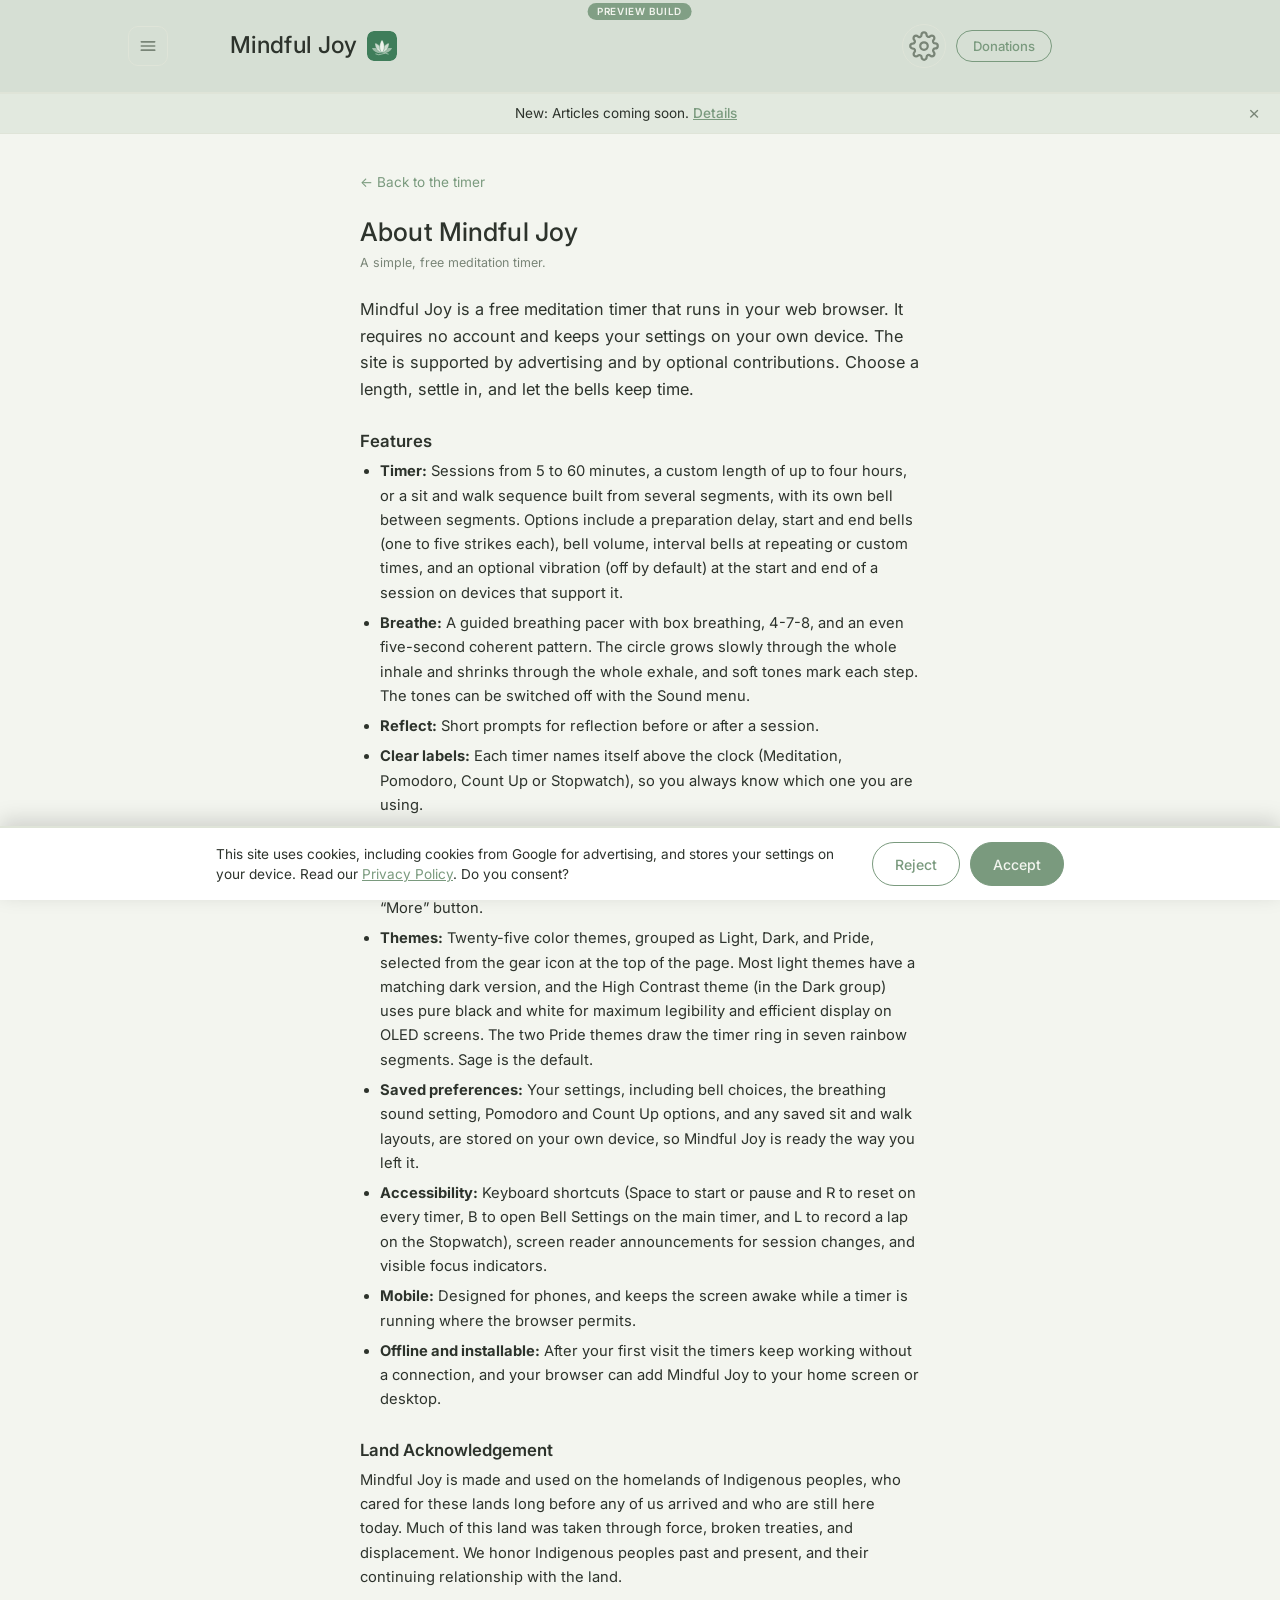
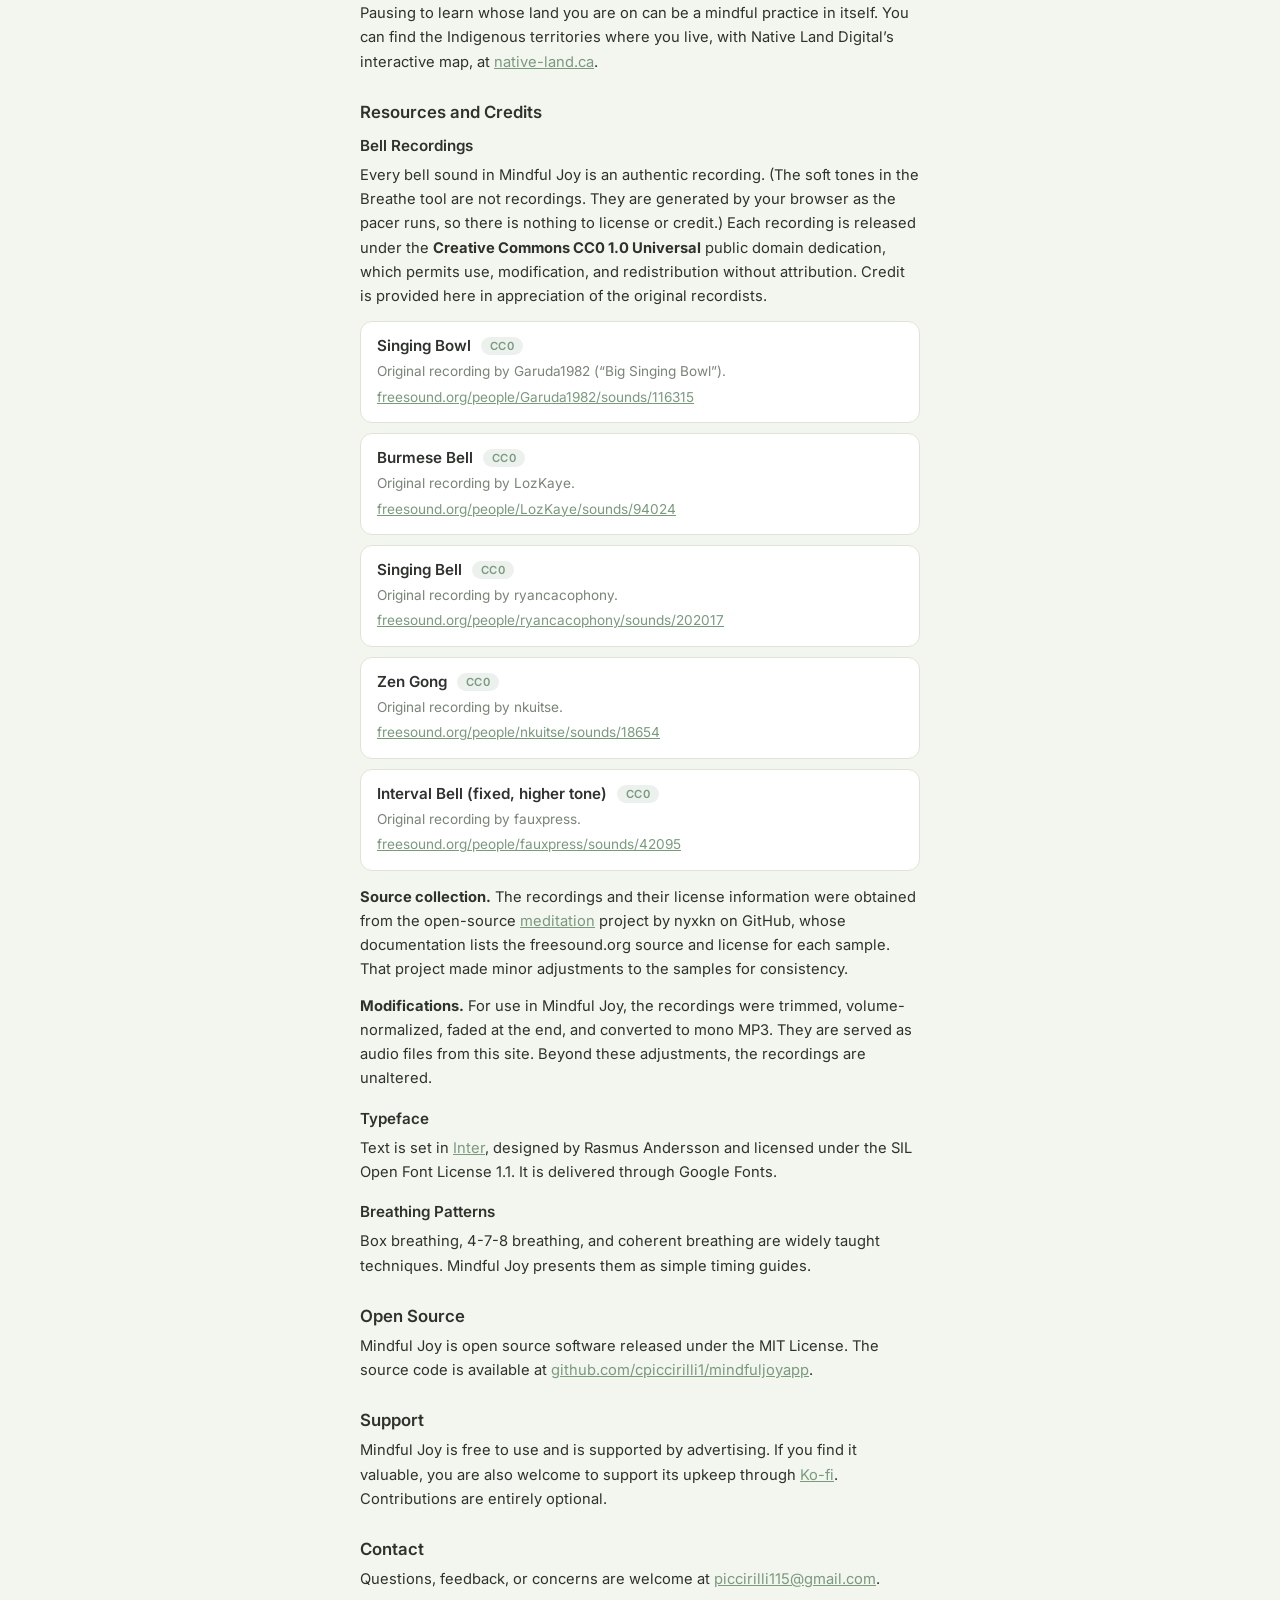
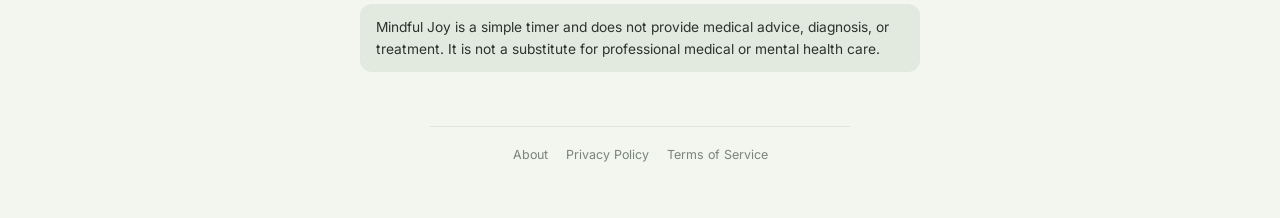
==== commit dfbcb19d: "Update About, Privacy and Terms for the breathing tones, Pride themes and labels About: breathing pa" ====
--- a/about.html
+++ b/about.html
@@ -15,6 +15,12 @@
 <meta property="og:title" content="About &mdash; Mindful Joy">
 <meta property="og:description" content="About Mindful Joy: features, credits for the CC0 bell recordings, and contact information.">
 <meta property="og:url" content="https://mindfuljoy.app/about.html">
+<meta property="og:image" content="https://mindfuljoy.app/assets/og-image.png">
+<meta property="og:image:width" content="1200">
+<meta property="og:image:height" content="630">
+<meta property="og:image:alt" content="Mindful Joy: a free meditation timer, made for mindfulness.">
+<meta name="twitter:card" content="summary_large_image">
+<meta name="twitter:image" content="https://mindfuljoy.app/assets/og-image.png">
 <link rel="preconnect" href="https://fonts.googleapis.com">
 <link rel="preconnect" href="https://fonts.gstatic.com" crossorigin>
 <link href="https://fonts.googleapis.com/css2?family=Inter:wght@300;400;500;600&display=swap" rel="stylesheet">
@@ -52,11 +58,12 @@
     <h2>Features</h2>
     <ul>
       <li><strong>Timer:</strong> Sessions from 5 to 60 minutes, a custom length of up to four hours, or a sit and walk sequence built from several segments, with its own bell between segments. Options include a preparation delay, start and end bells (one to five strikes each), bell volume, interval bells at repeating or custom times, and an optional vibration (off by default) at the start and end of a session on devices that support it.</li>
-      <li><strong>Breathe:</strong> A guided breathing pacer with box breathing, 4-7-8, and an even five-second coherent pattern.</li>
+      <li><strong>Breathe:</strong> A guided breathing pacer with box breathing, 4-7-8, and an even five-second coherent pattern. The circle grows slowly through the whole inhale and shrinks through the whole exhale, and soft tones mark each step. The tones can be switched off with the Sound menu.</li>
       <li><strong>Reflect:</strong> Short prompts for reflection before or after a session.</li>
+      <li><strong>Clear labels:</strong> Each timer names itself above the clock (Meditation, Pomodoro, Count Up or Stopwatch), so you always know which one you are using.</li>
       <li><strong>More Timers:</strong> A Pomodoro timer with adjustable focus, break and round lengths, an open-ended Count Up timer with optional interval chimes, and a Stopwatch with hundredths of a second and lap times, all found under the &ldquo;More&rdquo; button.</li>
-      <li><strong>Themes:</strong> Twenty-five color themes, grouped as light, dark, and Pride, selected from the gear icon at the top of the page. Most light themes have a matching dark version, and the High Contrast theme uses pure black and white for maximum legibility and efficient display on OLED screens. Sage is the default.</li>
-      <li><strong>Saved preferences:</strong> Your settings, including bell choices, Pomodoro and Count Up options, and any saved sit and walk layouts, are stored on your own device, so Mindful Joy is ready the way you left it.</li>
+      <li><strong>Themes:</strong> Twenty-five color themes, grouped as Light, Dark, and Pride, selected from the gear icon at the top of the page. Most light themes have a matching dark version, and the High Contrast theme (in the Dark group) uses pure black and white for maximum legibility and efficient display on OLED screens. The two Pride themes draw the timer ring in seven rainbow segments. Sage is the default.</li>
+      <li><strong>Saved preferences:</strong> Your settings, including bell choices, the breathing sound setting, Pomodoro and Count Up options, and any saved sit and walk layouts, are stored on your own device, so Mindful Joy is ready the way you left it.</li>
       <li><strong>Accessibility:</strong> Keyboard shortcuts (Space to start or pause and R to reset on every timer, B to open Bell Settings on the main timer, and L to record a lap on the Stopwatch), screen reader announcements for session changes, and visible focus indicators.</li>
       <li><strong>Mobile:</strong> Designed for phones, and keeps the screen awake while a timer is running where the browser permits.</li>
       <li><strong>Offline and installable:</strong> After your first visit the timers keep working without a connection, and your browser can add Mindful Joy to your home screen or desktop.</li>
@@ -68,7 +75,7 @@
 
     <h2>Resources and Credits</h2>
     <h3 style="font-size:.95rem; font-weight:600; margin:14px 0 8px;">Bell Recordings</h3>
-    <p>Every bell sound in Mindful Joy is an authentic recording. Each is released under the <strong>Creative Commons CC0 1.0 Universal</strong> public domain dedication, which permits use, modification, and redistribution without attribution. Credit is provided here in appreciation of the original recordists.</p>
+    <p>Every bell sound in Mindful Joy is an authentic recording. (The soft tones in the Breathe tool are not recordings. They are generated by your browser as the pacer runs, so there is nothing to license or credit.) Each recording is released under the <strong>Creative Commons CC0 1.0 Universal</strong> public domain dedication, which permits use, modification, and redistribution without attribution. Credit is provided here in appreciation of the original recordists.</p>
 
     <div class="credit">
       <h3>Singing Bowl <span class="badge">CC0</span></h3>
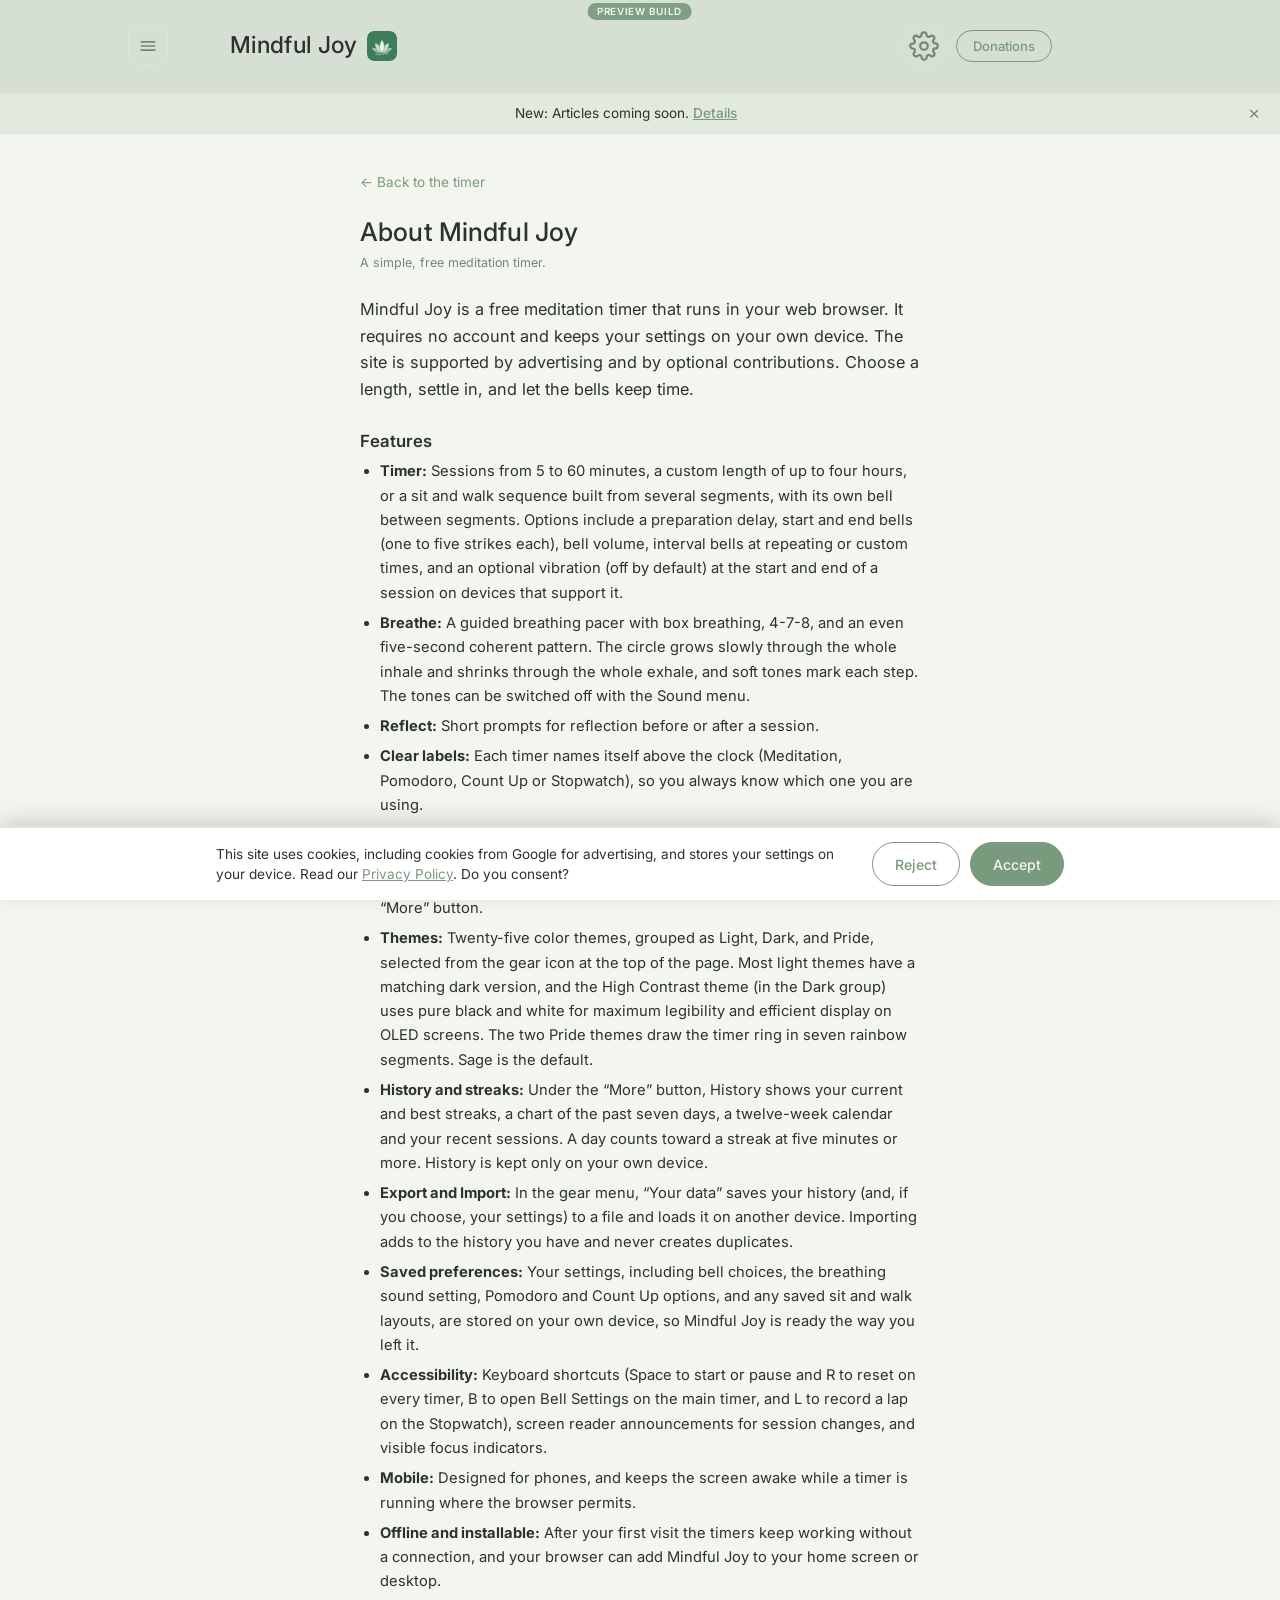
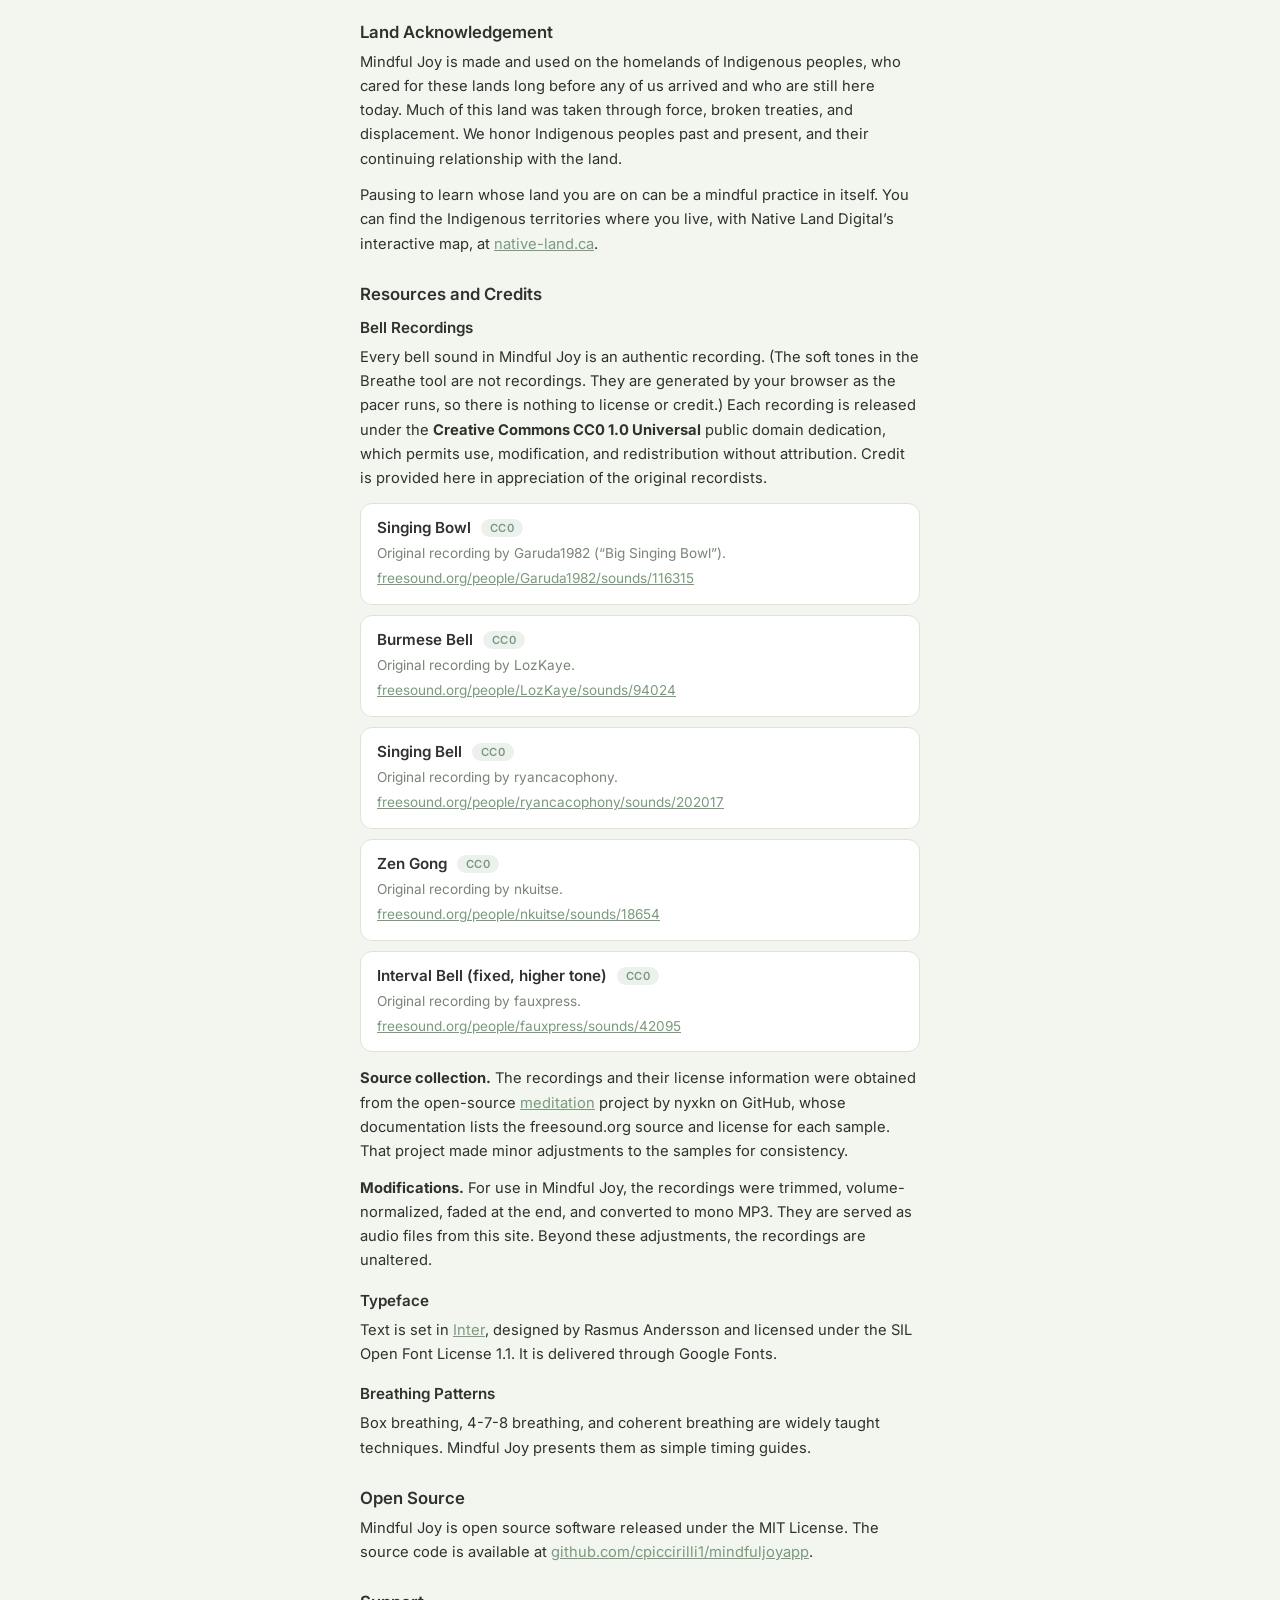
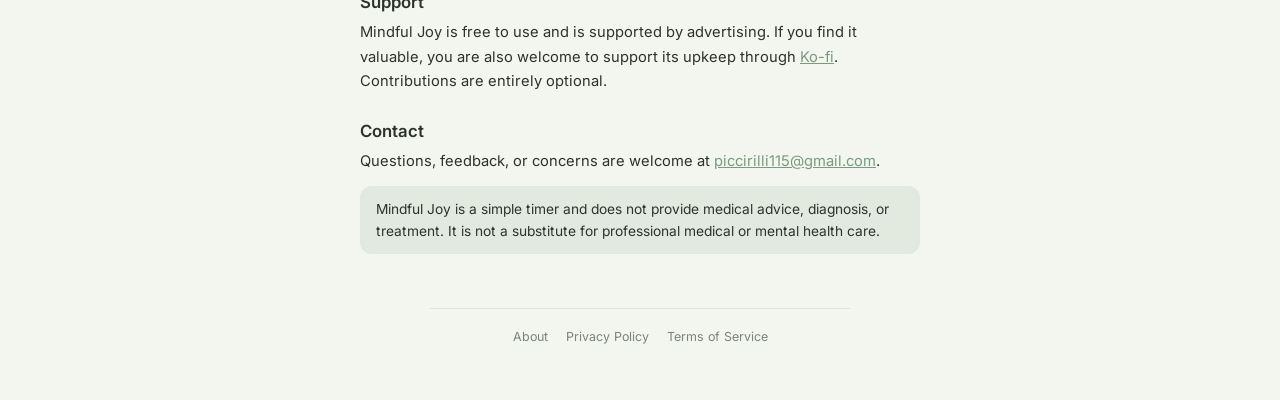
==== commit f12ba286: "Add session history, History page, and Export / Import History: finished sessions (main timer, sit +" ====
--- a/about.html
+++ b/about.html
@@ -63,6 +63,8 @@
       <li><strong>Clear labels:</strong> Each timer names itself above the clock (Meditation, Pomodoro, Count Up or Stopwatch), so you always know which one you are using.</li>
       <li><strong>More Timers:</strong> A Pomodoro timer with adjustable focus, break and round lengths, an open-ended Count Up timer with optional interval chimes, and a Stopwatch with hundredths of a second and lap times, all found under the &ldquo;More&rdquo; button.</li>
       <li><strong>Themes:</strong> Twenty-five color themes, grouped as Light, Dark, and Pride, selected from the gear icon at the top of the page. Most light themes have a matching dark version, and the High Contrast theme (in the Dark group) uses pure black and white for maximum legibility and efficient display on OLED screens. The two Pride themes draw the timer ring in seven rainbow segments. Sage is the default.</li>
+      <li><strong>History and streaks:</strong> Under the &ldquo;More&rdquo; button, History shows your current and best streaks, a chart of the past seven days, a twelve-week calendar and your recent sessions. A day counts toward a streak at five minutes or more. History is kept only on your own device.</li>
+      <li><strong>Export and Import:</strong> In the gear menu, &ldquo;Your data&rdquo; saves your history (and, if you choose, your settings) to a file and loads it on another device. Importing adds to the history you have and never creates duplicates.</li>
       <li><strong>Saved preferences:</strong> Your settings, including bell choices, the breathing sound setting, Pomodoro and Count Up options, and any saved sit and walk layouts, are stored on your own device, so Mindful Joy is ready the way you left it.</li>
       <li><strong>Accessibility:</strong> Keyboard shortcuts (Space to start or pause and R to reset on every timer, B to open Bell Settings on the main timer, and L to record a lap on the Stopwatch), screen reader announcements for session changes, and visible focus indicators.</li>
       <li><strong>Mobile:</strong> Designed for phones, and keeps the screen awake while a timer is running where the browser permits.</li>
@@ -133,6 +135,7 @@
   <a href="terms.html">Terms of Service</a>
 </footer>
 
+<script type="module" src="assets/js/app/data-menu.js"></script>
 <script src="assets/js/site.js"></script>
 <script src="assets/js/menu.js"></script>
 <script src="assets/js/consent.js"></script>
--- a/assets/css/styles.css
+++ b/assets/css/styles.css
@@ -491,6 +491,7 @@
   .more-item:hover, .more-item:focus-visible{ background:var(--accent-soft); }
   .more-item strong{ font-size:.95rem; font-weight:600; }
   .more-item span{ font-size:.78rem; color:var(--text-dim); }
+  .more-group{ margin:8px 6px 2px; font-size:.68rem; letter-spacing:.08em; text-transform:uppercase; color:var(--text-dim); border-top:1px solid var(--border); padding-top:10px; }
   .more-soon{ margin:6px 6px 2px; font-size:.74rem; color:var(--text-dim); border-top:1px solid var(--border); padding-top:8px; }
   .pomo-grid{
     display:grid; grid-template-columns:1fr auto; align-items:center; gap:10px 14px;
@@ -596,3 +597,53 @@
 /* Breathe tab: Cycles and Sound share one row (and wrap on very narrow screens), so the extra control does not push the circle down. */
 .breath-options{ flex-wrap:wrap; justify-content:center; gap:10px 12px; }
 .breath-options label + select + label{ margin-left:8px; }
+
+  /* ---------- History page (More menu) ---------- */
+  .hist{ width:100%; padding:0 2px; }
+  .hist-title{ font-family:'Inter',system-ui,sans-serif; font-weight:500; font-size:1.25rem; margin:0 0 14px; display:flex; justify-content:space-between; align-items:baseline; }
+  .hist-title small{ font-size:.76rem; color:var(--text-dim); font-weight:400; }
+  .hist svg{ transform:none; height:auto; display:block; }   /* the page-wide svg rule is for the timer rings */
+  .hist-tiles{ display:grid; grid-template-columns:repeat(3,1fr); gap:8px; margin-bottom:16px; }
+  .hist-tile{ background:var(--surface); border:1px solid var(--border); border-radius:12px; padding:10px 10px 9px; min-width:0; }
+  .hist-tile b{ display:block; font-size:1.25rem; font-weight:500; line-height:1.15; white-space:nowrap; }
+  .hist-tile span{ font-size:.72rem; color:var(--text-dim); letter-spacing:.02em; }
+  .hist-card{ background:var(--surface); border:1px solid var(--border); border-radius:12px; padding:12px 12px 10px; margin-bottom:12px; }
+  .hist-card h3{ font-size:.8rem; font-weight:600; margin:0 0 8px; display:flex; justify-content:space-between; }
+  .hist-card h3 span{ font-weight:400; color:var(--text-dim); }
+  .hist-grid{ stroke:var(--border); stroke-width:1; }
+  .hist-axis{ font-size:9.5px; fill:var(--text-dim); }
+  .hist-axis.day{ font-size:10px; text-anchor:middle; }
+  .hist-value{ font-size:10px; font-weight:600; fill:var(--text); text-anchor:middle; }
+  .hist-bar{ fill:var(--accent); opacity:.62; }
+  .hist-bar.today{ opacity:1; }
+  .hist-hit{ fill:transparent; }
+  .hist-hit:hover{ fill:var(--accent-soft); }
+  .hist-grid-cells{ display:grid; grid-template-columns:repeat(12,1fr); grid-template-rows:repeat(7,auto); grid-auto-flow:column; gap:3px; }
+  .hist-grid-cells i, .hist-legend i{ display:block; aspect-ratio:1; border-radius:3px; background:var(--ring-track); }
+  .hist-grid-cells i.fut{ visibility:hidden; }
+  .hist-grid-cells i.today{ outline:2px solid var(--text-dim); outline-offset:1px; }
+  .hist-grid-cells .l1, .hist-legend .l1{ background:var(--accent-soft); background:color-mix(in srgb, var(--accent) 28%, var(--surface)); }
+  .hist-grid-cells .l2, .hist-legend .l2{ background:var(--accent-soft); background:color-mix(in srgb, var(--accent) 50%, var(--surface)); }
+  .hist-grid-cells .l3, .hist-legend .l3{ background:var(--accent); background:color-mix(in srgb, var(--accent) 75%, var(--surface)); }
+  .hist-grid-cells .l4, .hist-legend .l4{ background:var(--accent); }
+  .hist-legend{ display:flex; align-items:center; justify-content:flex-end; gap:4px; margin-top:8px; font-size:.68rem; color:var(--text-dim); }
+  .hist-legend i{ width:11px; height:11px; aspect-ratio:auto; }
+  .hist-recent{ list-style:none; margin:0; padding:0; }
+  .hist-recent li{ display:flex; justify-content:space-between; gap:10px; padding:7px 0; border-top:1px solid var(--border); font-size:.85rem; }
+  .hist-recent li:first-child{ border-top:0; }
+  .hist-recent .dim{ color:var(--text-dim); text-align:right; }
+  .hist-empty{ color:var(--text-dim); font-size:.88rem; line-height:1.5; margin:4px 2px 0; }
+  .hist-clear{ display:block; margin:6px auto 0; background:none; border:0; color:var(--text-dim); font:inherit; font-size:.8rem; text-decoration:underline; cursor:pointer; padding:10px; min-height:44px; }
+  .hist-clear[hidden]{ display:none; }
+
+  /* ---------- "Your data" section of the gear menu ---------- */
+  .data-sec{ border-top:1px solid var(--border); margin-top:6px; padding-top:10px; }
+  .data-sec .data-title{ font-size:.95rem; font-weight:600; margin:0 0 8px; }
+  .data-row{ display:flex; gap:8px; }
+  .data-row button{ flex:1; min-height:44px; border-radius:10px; border:1px solid var(--border); background:var(--surface); color:var(--text); font:inherit; font-size:.88rem; font-weight:500; cursor:pointer; }
+  .data-row button:hover, .data-row button:focus-visible{ background:var(--accent-soft); }
+  .data-sec label.data-check{ display:flex; gap:8px; align-items:center; font-size:.8rem; color:var(--text); margin:10px 0 6px; }
+  .data-note{ font-size:.72rem; color:var(--text-dim); margin:0; line-height:1.4; }
+  .data-status{ font-size:.78rem; color:var(--text); margin:8px 0 0; line-height:1.4; }
+  .data-status.err{ color:var(--text); font-weight:600; }
+  .data-status:empty{ display:none; }
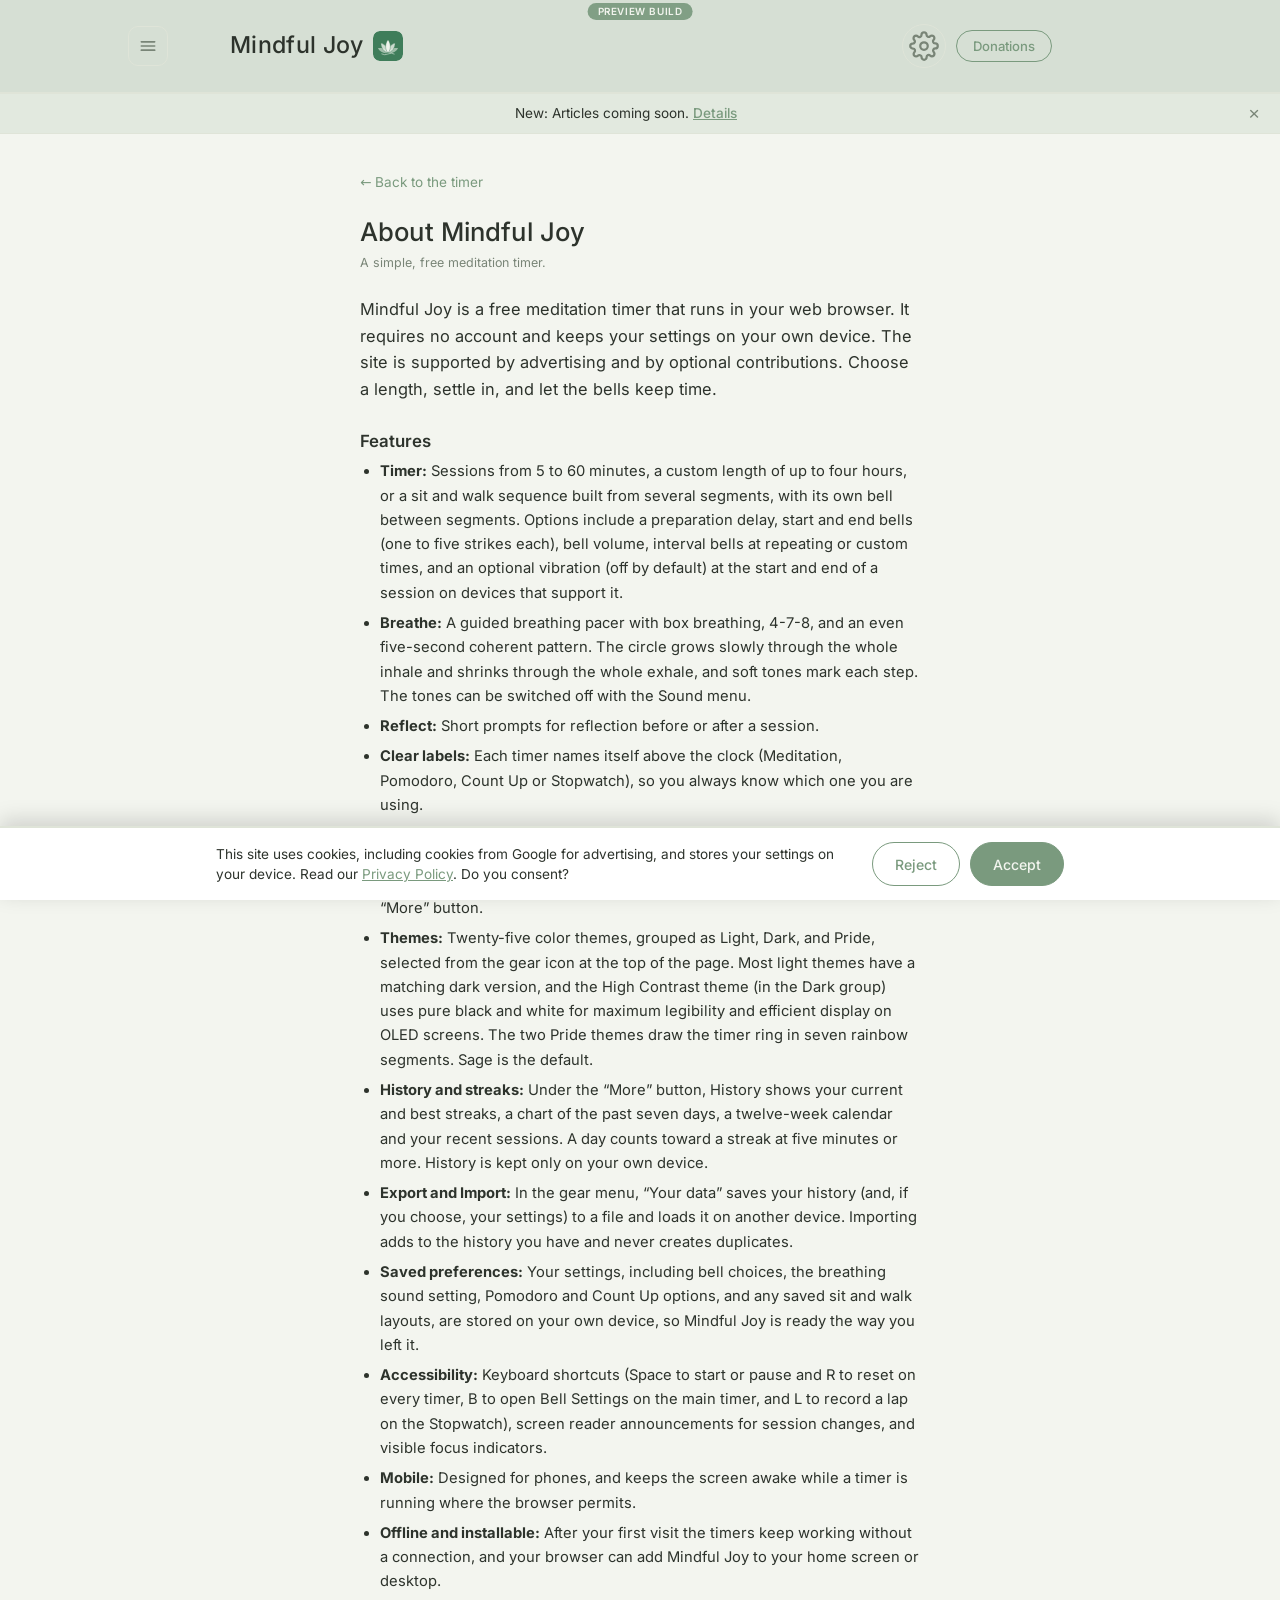
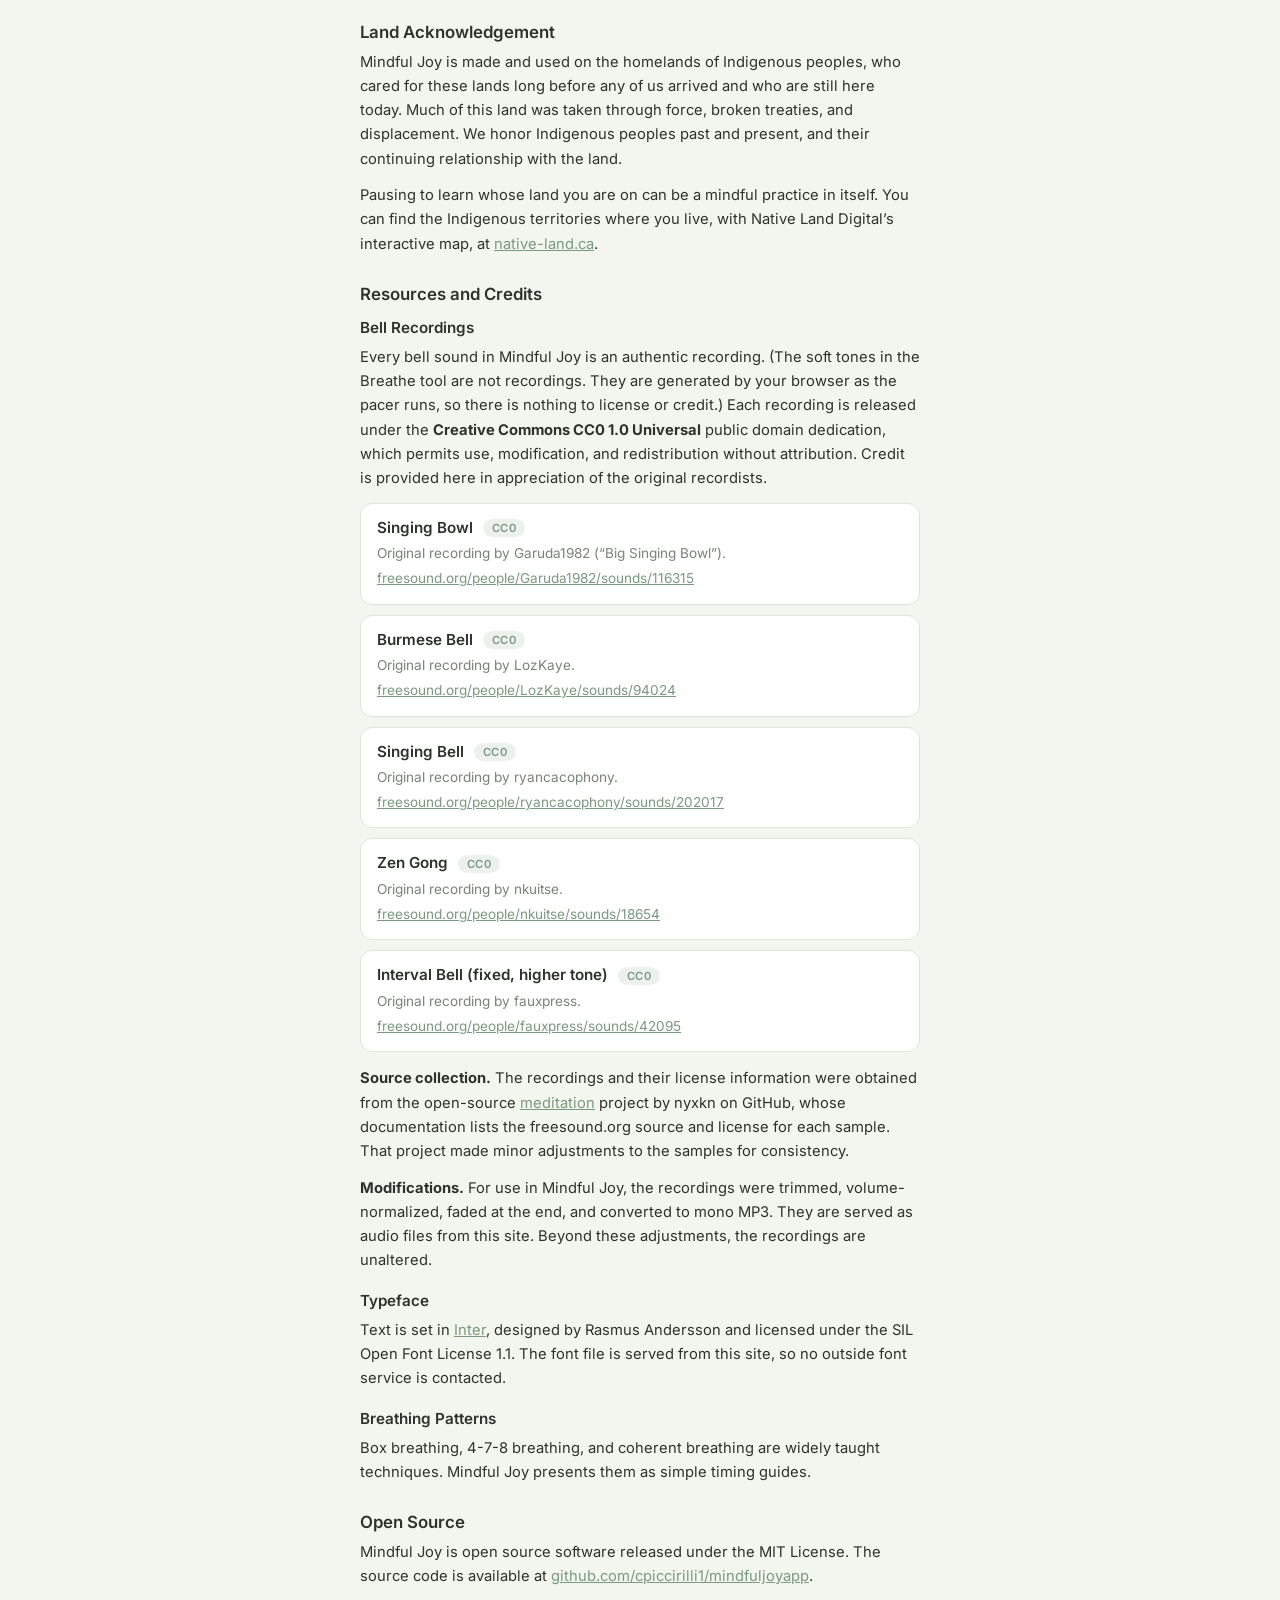
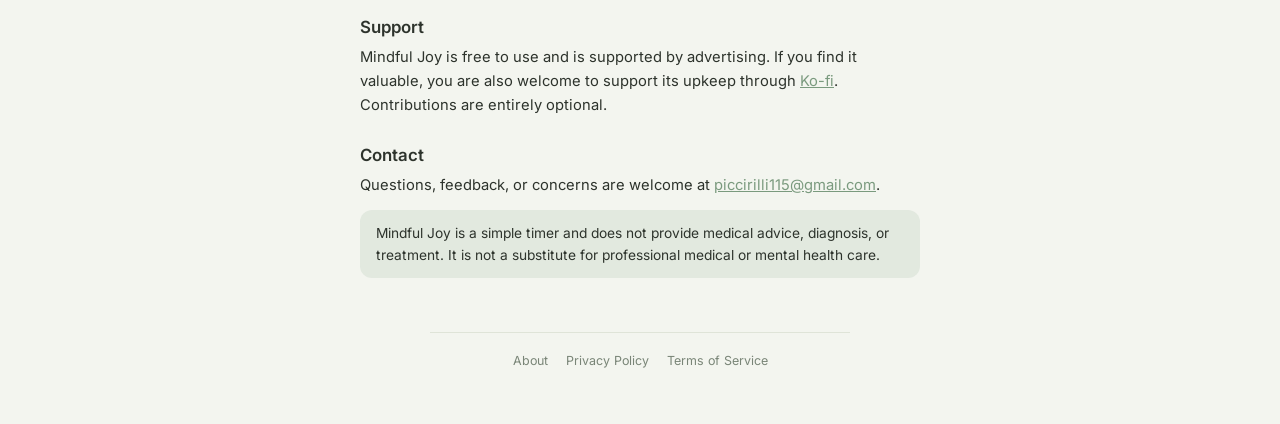
==== commit a6f24691: "Home page text and FAQs, structured data, page titles, self-hosted font, optional analytics - Home p" ====
--- a/about.html
+++ b/about.html
@@ -4,7 +4,7 @@
 <meta charset="UTF-8">
 <meta name="viewport" content="width=device-width, initial-scale=1, viewport-fit=cover">
 <title>About &mdash; Mindful Joy</title>
-<meta name="description" content="About Mindful Joy: features, credits for the CC0 bell recordings, and contact information.">
+<meta name="description" content="About Mindful Joy: what the free meditation timer does, how it stays private, credits for the CC0 bell recordings and how to get in touch.">
 <meta name="theme-color" content="#f3f5ef">
 <link rel="canonical" href="https://mindfuljoy.app/about.html">
 <link rel="icon" type="image/svg+xml" href="assets/favicon.svg">
@@ -13,7 +13,7 @@
 <meta property="og:type" content="website">
 <meta property="og:site_name" content="Mindful Joy">
 <meta property="og:title" content="About &mdash; Mindful Joy">
-<meta property="og:description" content="About Mindful Joy: features, credits for the CC0 bell recordings, and contact information.">
+<meta property="og:description" content="About Mindful Joy: what the free meditation timer does, how it stays private, credits for the CC0 bell recordings and how to get in touch.">
 <meta property="og:url" content="https://mindfuljoy.app/about.html">
 <meta property="og:image" content="https://mindfuljoy.app/assets/og-image.png">
 <meta property="og:image:width" content="1200">
@@ -21,9 +21,7 @@
 <meta property="og:image:alt" content="Mindful Joy: a free meditation timer, made for mindfulness.">
 <meta name="twitter:card" content="summary_large_image">
 <meta name="twitter:image" content="https://mindfuljoy.app/assets/og-image.png">
-<link rel="preconnect" href="https://fonts.googleapis.com">
-<link rel="preconnect" href="https://fonts.gstatic.com" crossorigin>
-<link href="https://fonts.googleapis.com/css2?family=Inter:wght@300;400;500;600&display=swap" rel="stylesheet">
+<link rel="preload" href="assets/fonts/inter-latin-wght-normal.woff2" as="font" type="font/woff2" crossorigin>
 <link rel="stylesheet" href="assets/css/styles.css">
 <script src="assets/js/themes.js"></script>
 <!-- ===== GOOGLE ADSENSE: LOADER (publisher ca-pub-8467685368663778) =====
@@ -109,7 +107,7 @@
     <p><strong>Modifications.</strong> For use in Mindful Joy, the recordings were trimmed, volume-normalized, faded at the end, and converted to mono MP3. They are served as audio files from this site. Beyond these adjustments, the recordings are unaltered.</p>
 
     <h3 style="font-size:.95rem; font-weight:600; margin:18px 0 8px;">Typeface</h3>
-    <p>Text is set in <a href="https://rsms.me/inter/" target="_blank" rel="noopener">Inter</a>, designed by Rasmus Andersson and licensed under the SIL Open Font License 1.1. It is delivered through Google Fonts.</p>
+    <p>Text is set in <a href="https://rsms.me/inter/" target="_blank" rel="noopener">Inter</a>, designed by Rasmus Andersson and licensed under the SIL Open Font License 1.1. The font file is served from this site, so no outside font service is contacted.</p>
 
     <h3 style="font-size:.95rem; font-weight:600; margin:18px 0 8px;">Breathing Patterns</h3>
     <p>Box breathing, 4-7-8 breathing, and coherent breathing are widely taught techniques. Mindful Joy presents them as simple timing guides.</p>
@@ -139,6 +137,7 @@
 <script src="assets/js/site.js"></script>
 <script src="assets/js/menu.js"></script>
 <script src="assets/js/consent.js"></script>
+<script src="assets/js/analytics.js"></script>
 <script src="assets/js/preview.js"></script>
 <script src="assets/js/pwa.js"></script>
 </body>
--- a/assets/css/styles.css
+++ b/assets/css/styles.css
@@ -1,3 +1,10 @@
+/* Inter, served from this site (assets/fonts, SIL Open Font License 1.1: see assets/fonts/OFL.txt).
+   One variable-weight file with the Latin letters; anything else falls back to the system font. */
+@font-face{
+  font-family:'Inter'; font-style:normal; font-weight:100 900; font-display:swap;
+  src:url(../fonts/inter-latin-wght-normal.woff2) format('woff2-variations'), url(../fonts/inter-latin-wght-normal.woff2) format('woff2');
+  unicode-range:U+0000-00FF,U+0131,U+0152-0153,U+02BB-02BC,U+02C6,U+02DA,U+02DC,U+0304,U+0308,U+0329,U+2000-206F,U+20AC,U+2122,U+2191,U+2193,U+2212,U+2215,U+FEFF,U+FFFD;
+}
 :root{
     --bg:#0f1c17; --surface:#16261f; --surface-2:#1c2e26;
     --text:#e4ede7; --text-dim:#8da99a;
@@ -647,3 +654,17 @@
   .data-status{ font-size:.78rem; color:var(--text); margin:8px 0 0; line-height:1.4; }
   .data-status.err{ color:var(--text); font-weight:600; }
   .data-status:empty{ display:none; }
+
+  /* ---------- Home page text (under the timer) ---------- */
+  .home-info{ width:100%; margin-top:34px; padding-top:22px; border-top:1px solid var(--border); color:var(--text-dim); font-size:.88rem; line-height:1.55; }
+  .home-info h2{ font-family:'Inter',system-ui,sans-serif; font-weight:500; font-size:1.05rem; color:var(--text); margin:0 0 8px; }
+  .home-info p{ margin:0 0 14px; }
+  .home-info a{ color:var(--accent); }
+  .faq details{ border-top:1px solid var(--border); }
+  .faq details:last-child{ border-bottom:1px solid var(--border); }
+  .faq summary{ cursor:pointer; list-style:none; display:flex; justify-content:space-between; align-items:center; gap:12px; padding:12px 2px; min-height:44px; color:var(--text); font-weight:500; }
+  .faq summary::-webkit-details-marker{ display:none; }
+  .faq summary::after{ content:''; flex:none; width:7px; height:7px; border-right:2px solid var(--text-dim); border-bottom:2px solid var(--text-dim); transform:rotate(45deg); transition:transform .15s; margin-right:4px; }
+  .faq details[open] summary::after{ transform:rotate(-135deg); }
+  .faq summary:focus-visible{ outline:2px solid var(--accent); outline-offset:-2px; border-radius:6px; }
+  .faq details p{ margin:0 2px 14px; }
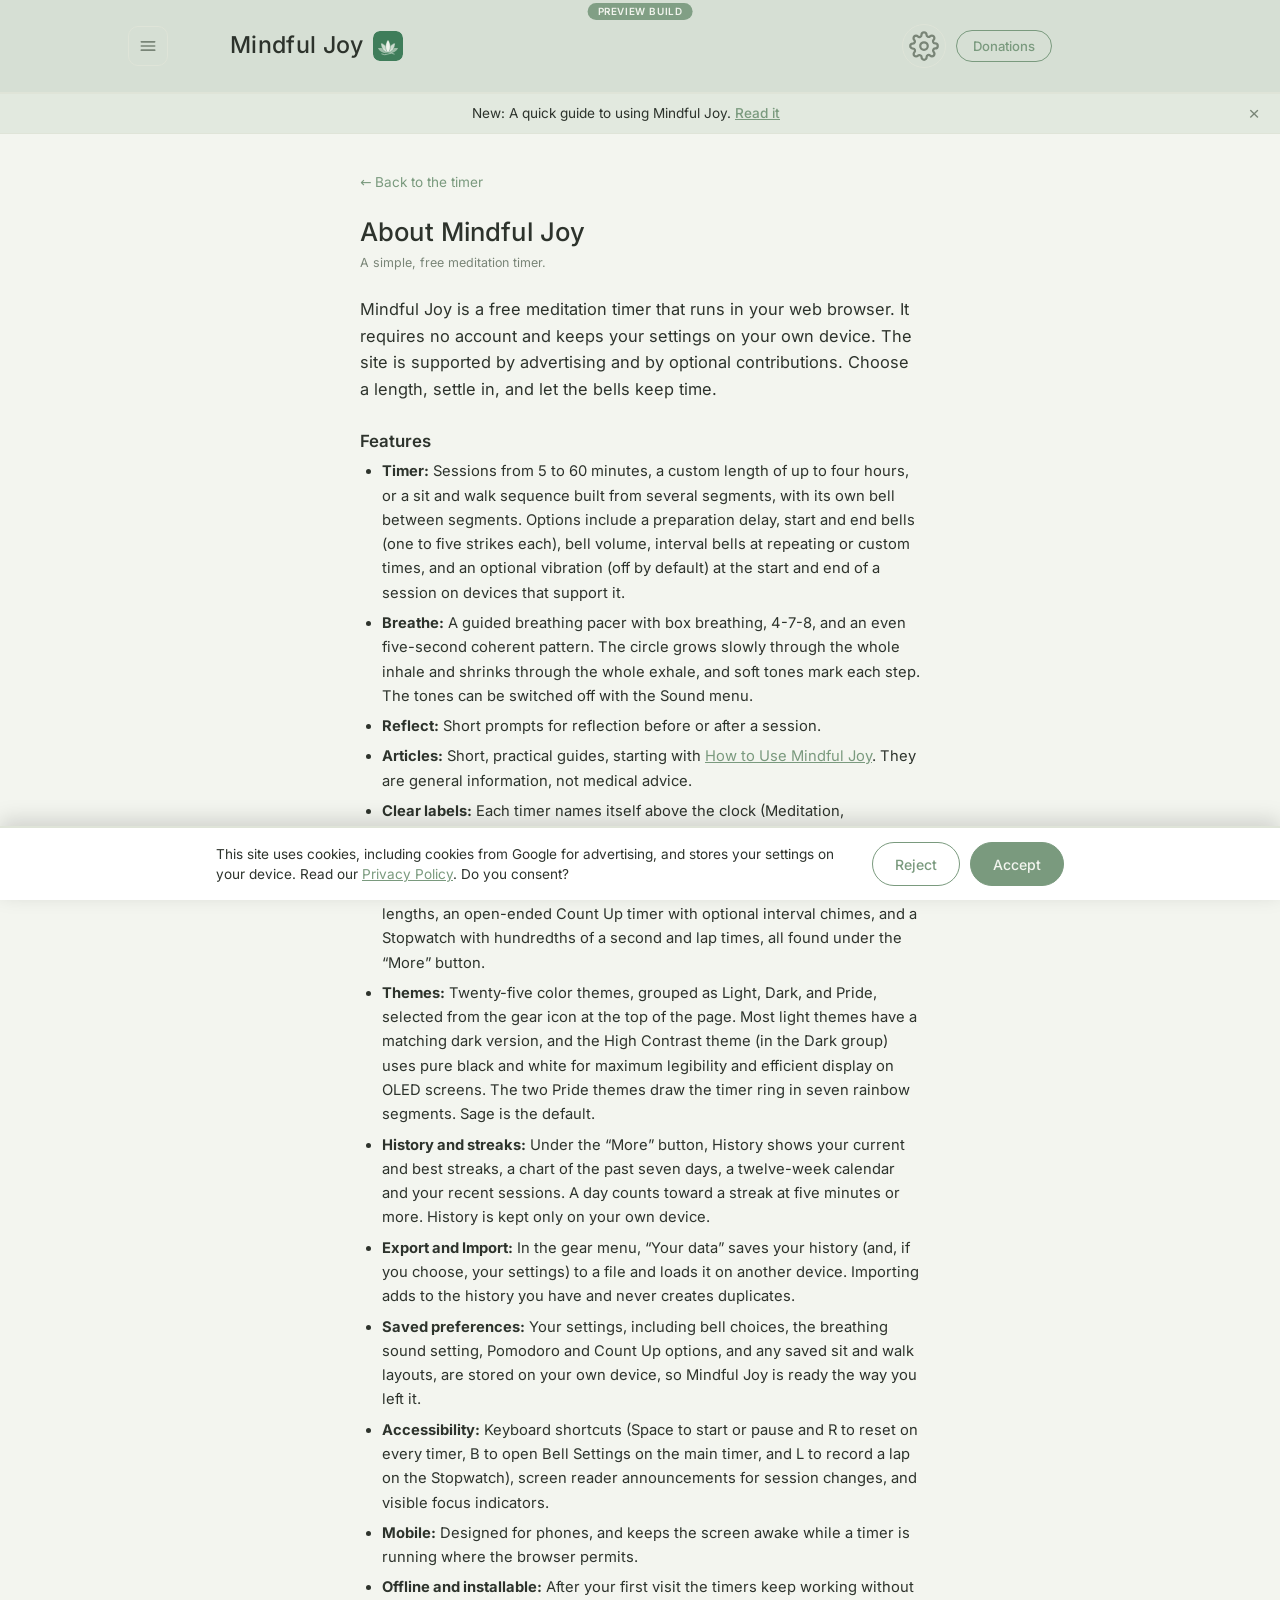
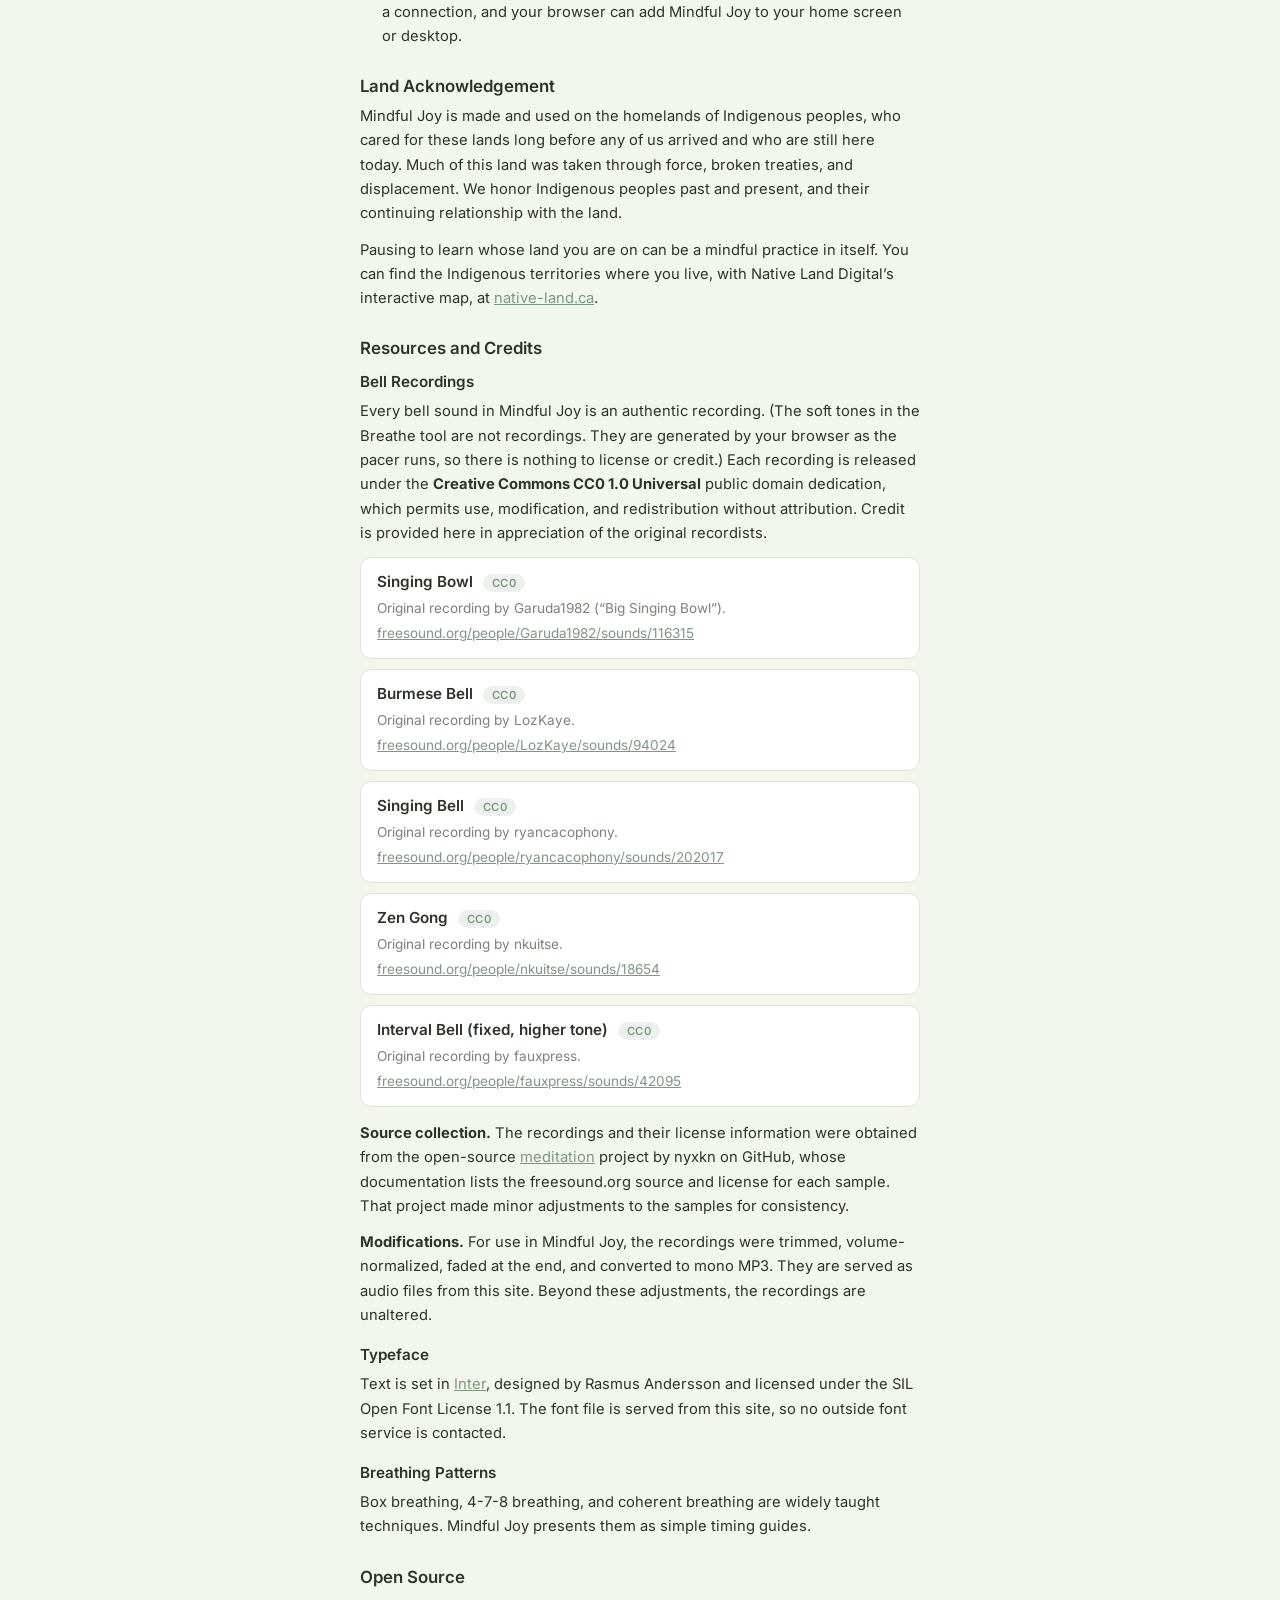
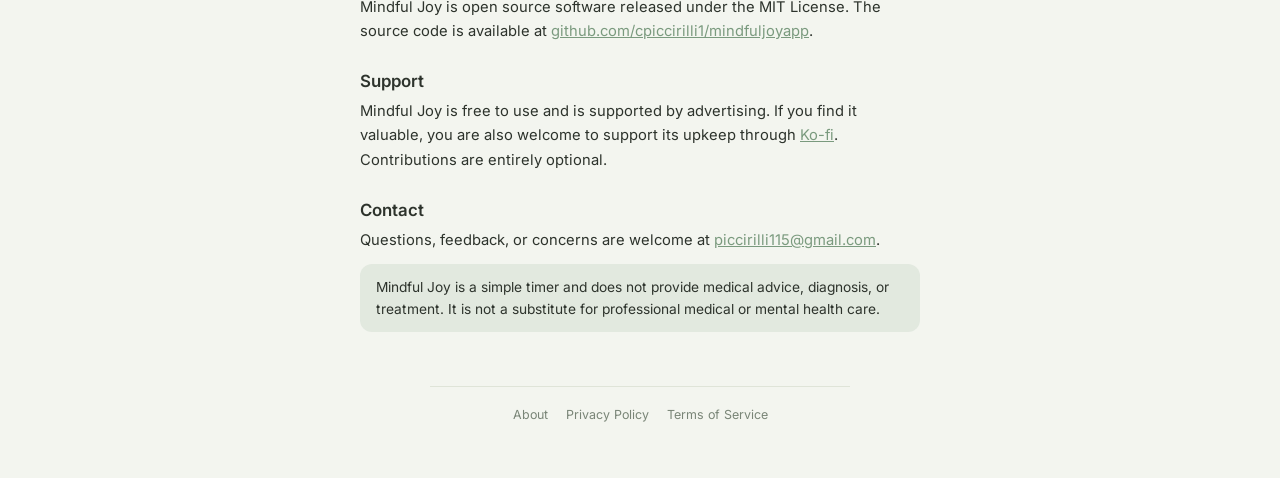
==== commit e825396c: "Turn the FAQ into a guide article and feature it in the updates strip - New article page getting-sta" ====
--- a/about.html
+++ b/about.html
@@ -58,6 +58,7 @@
       <li><strong>Timer:</strong> Sessions from 5 to 60 minutes, a custom length of up to four hours, or a sit and walk sequence built from several segments, with its own bell between segments. Options include a preparation delay, start and end bells (one to five strikes each), bell volume, interval bells at repeating or custom times, and an optional vibration (off by default) at the start and end of a session on devices that support it.</li>
       <li><strong>Breathe:</strong> A guided breathing pacer with box breathing, 4-7-8, and an even five-second coherent pattern. The circle grows slowly through the whole inhale and shrinks through the whole exhale, and soft tones mark each step. The tones can be switched off with the Sound menu.</li>
       <li><strong>Reflect:</strong> Short prompts for reflection before or after a session.</li>
+      <li><strong>Articles:</strong> Short, practical guides, starting with <a href="getting-started.html">How to Use Mindful Joy</a>. They are general information, not medical advice.</li>
       <li><strong>Clear labels:</strong> Each timer names itself above the clock (Meditation, Pomodoro, Count Up or Stopwatch), so you always know which one you are using.</li>
       <li><strong>More Timers:</strong> A Pomodoro timer with adjustable focus, break and round lengths, an open-ended Count Up timer with optional interval chimes, and a Stopwatch with hundredths of a second and lap times, all found under the &ldquo;More&rdquo; button.</li>
       <li><strong>Themes:</strong> Twenty-five color themes, grouped as Light, Dark, and Pride, selected from the gear icon at the top of the page. Most light themes have a matching dark version, and the High Contrast theme (in the Dark group) uses pure black and white for maximum legibility and efficient display on OLED screens. The two Pride themes draw the timer ring in seven rainbow segments. Sage is the default.</li>
--- a/assets/css/styles.css
+++ b/assets/css/styles.css
@@ -281,7 +281,7 @@
   .info-view h2{ font-size:1.05rem; font-weight:600; margin:28px 0 8px; }
   .info-view p, .info-view li{ font-size:.92rem; line-height:1.65; color:var(--text); }
   .info-view p{ margin:0 0 12px; }
-  .info-view ul{ margin:0 0 12px; padding-left:20px; }
+  .info-view ul, .info-view ol{ margin:0 0 12px; padding-left:22px; }
   .info-view li{ margin-bottom:6px; }
   .info-view a{ color:var(--accent); }
   .info-view .lead{ font-size:1.02rem; color:var(--text); }
@@ -658,13 +658,5 @@
   /* ---------- Home page text (under the timer) ---------- */
   .home-info{ width:100%; margin-top:34px; padding-top:22px; border-top:1px solid var(--border); color:var(--text-dim); font-size:.88rem; line-height:1.55; }
   .home-info h2{ font-family:'Inter',system-ui,sans-serif; font-weight:500; font-size:1.05rem; color:var(--text); margin:0 0 8px; }
-  .home-info p{ margin:0 0 14px; }
-  .home-info a{ color:var(--accent); }
-  .faq details{ border-top:1px solid var(--border); }
-  .faq details:last-child{ border-bottom:1px solid var(--border); }
-  .faq summary{ cursor:pointer; list-style:none; display:flex; justify-content:space-between; align-items:center; gap:12px; padding:12px 2px; min-height:44px; color:var(--text); font-weight:500; }
-  .faq summary::-webkit-details-marker{ display:none; }
-  .faq summary::after{ content:''; flex:none; width:7px; height:7px; border-right:2px solid var(--text-dim); border-bottom:2px solid var(--text-dim); transform:rotate(45deg); transition:transform .15s; margin-right:4px; }
-  .faq details[open] summary::after{ transform:rotate(-135deg); }
-  .faq summary:focus-visible{ outline:2px solid var(--accent); outline-offset:-2px; border-radius:6px; }
-  .faq details p{ margin:0 2px 14px; }
+  .home-info p{ margin:0 0 12px; }
+  .home-info a{ color:var(--accent); font-weight:500; }
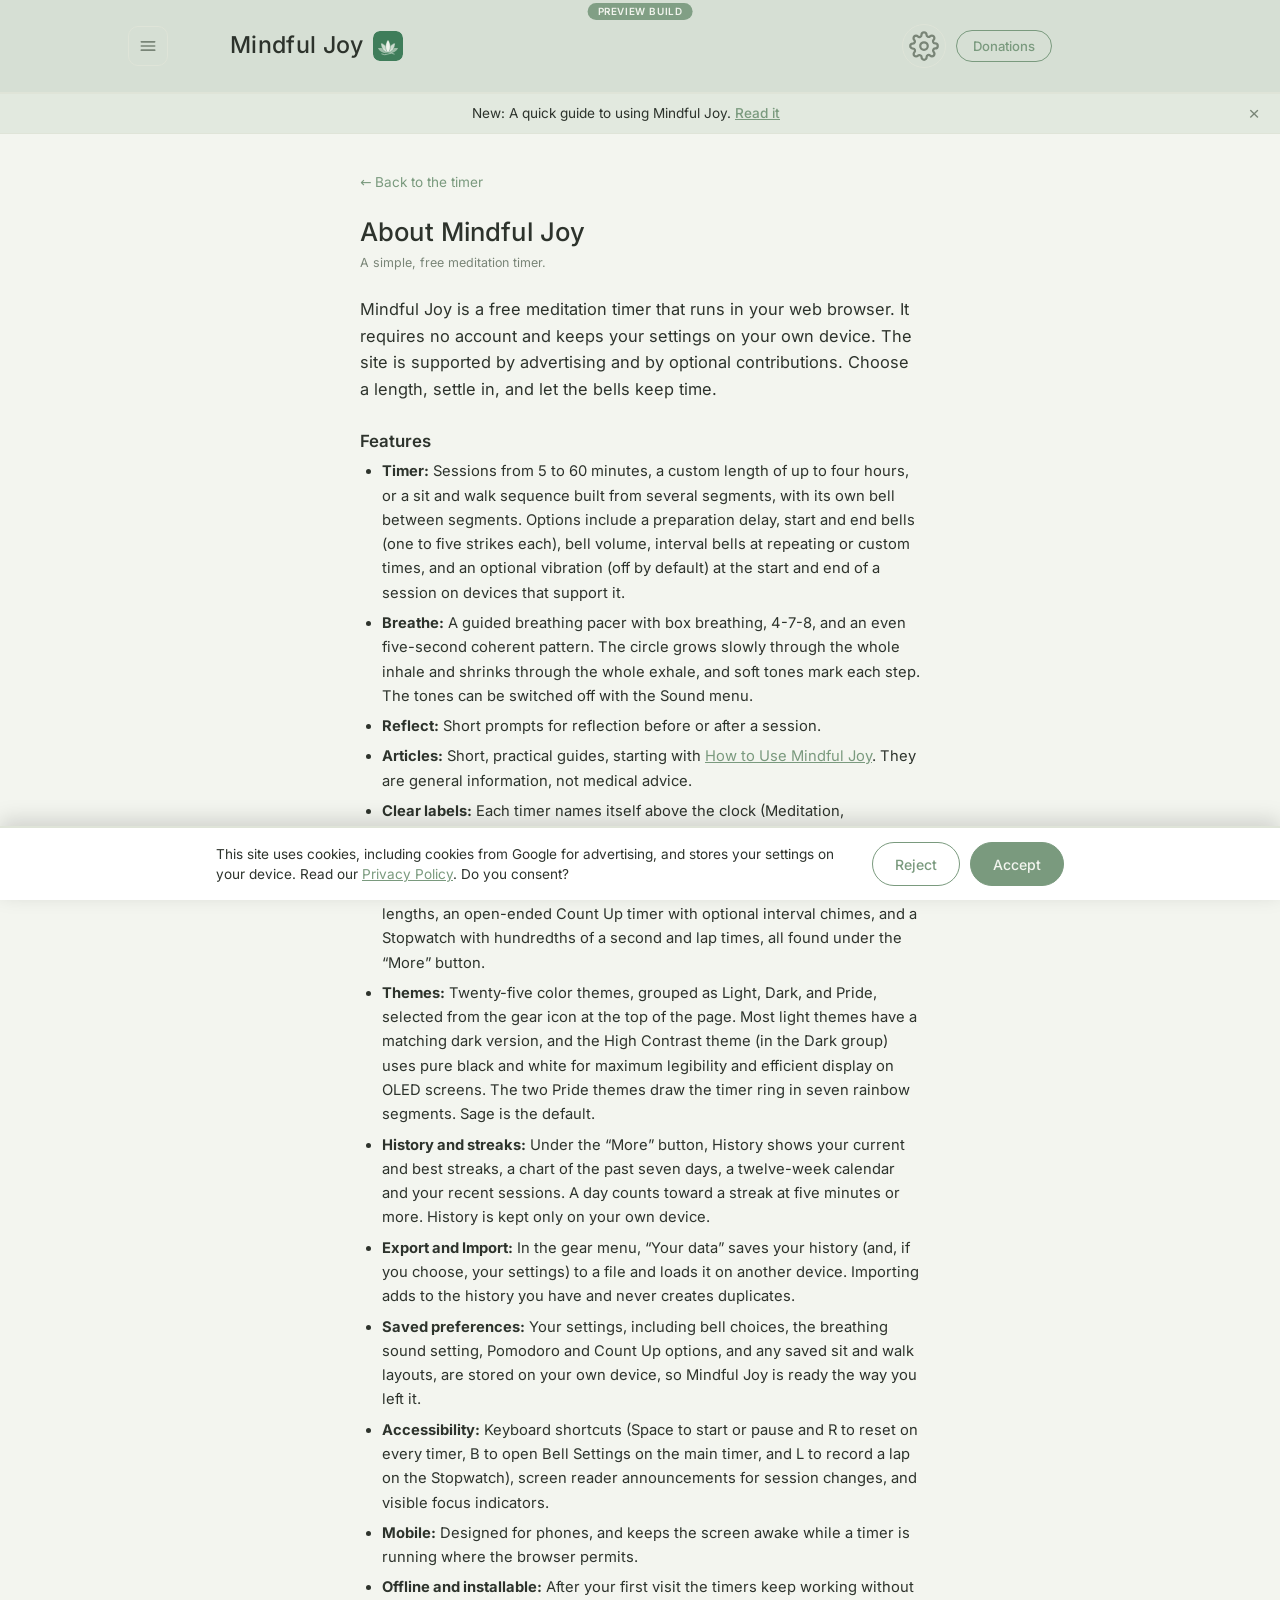
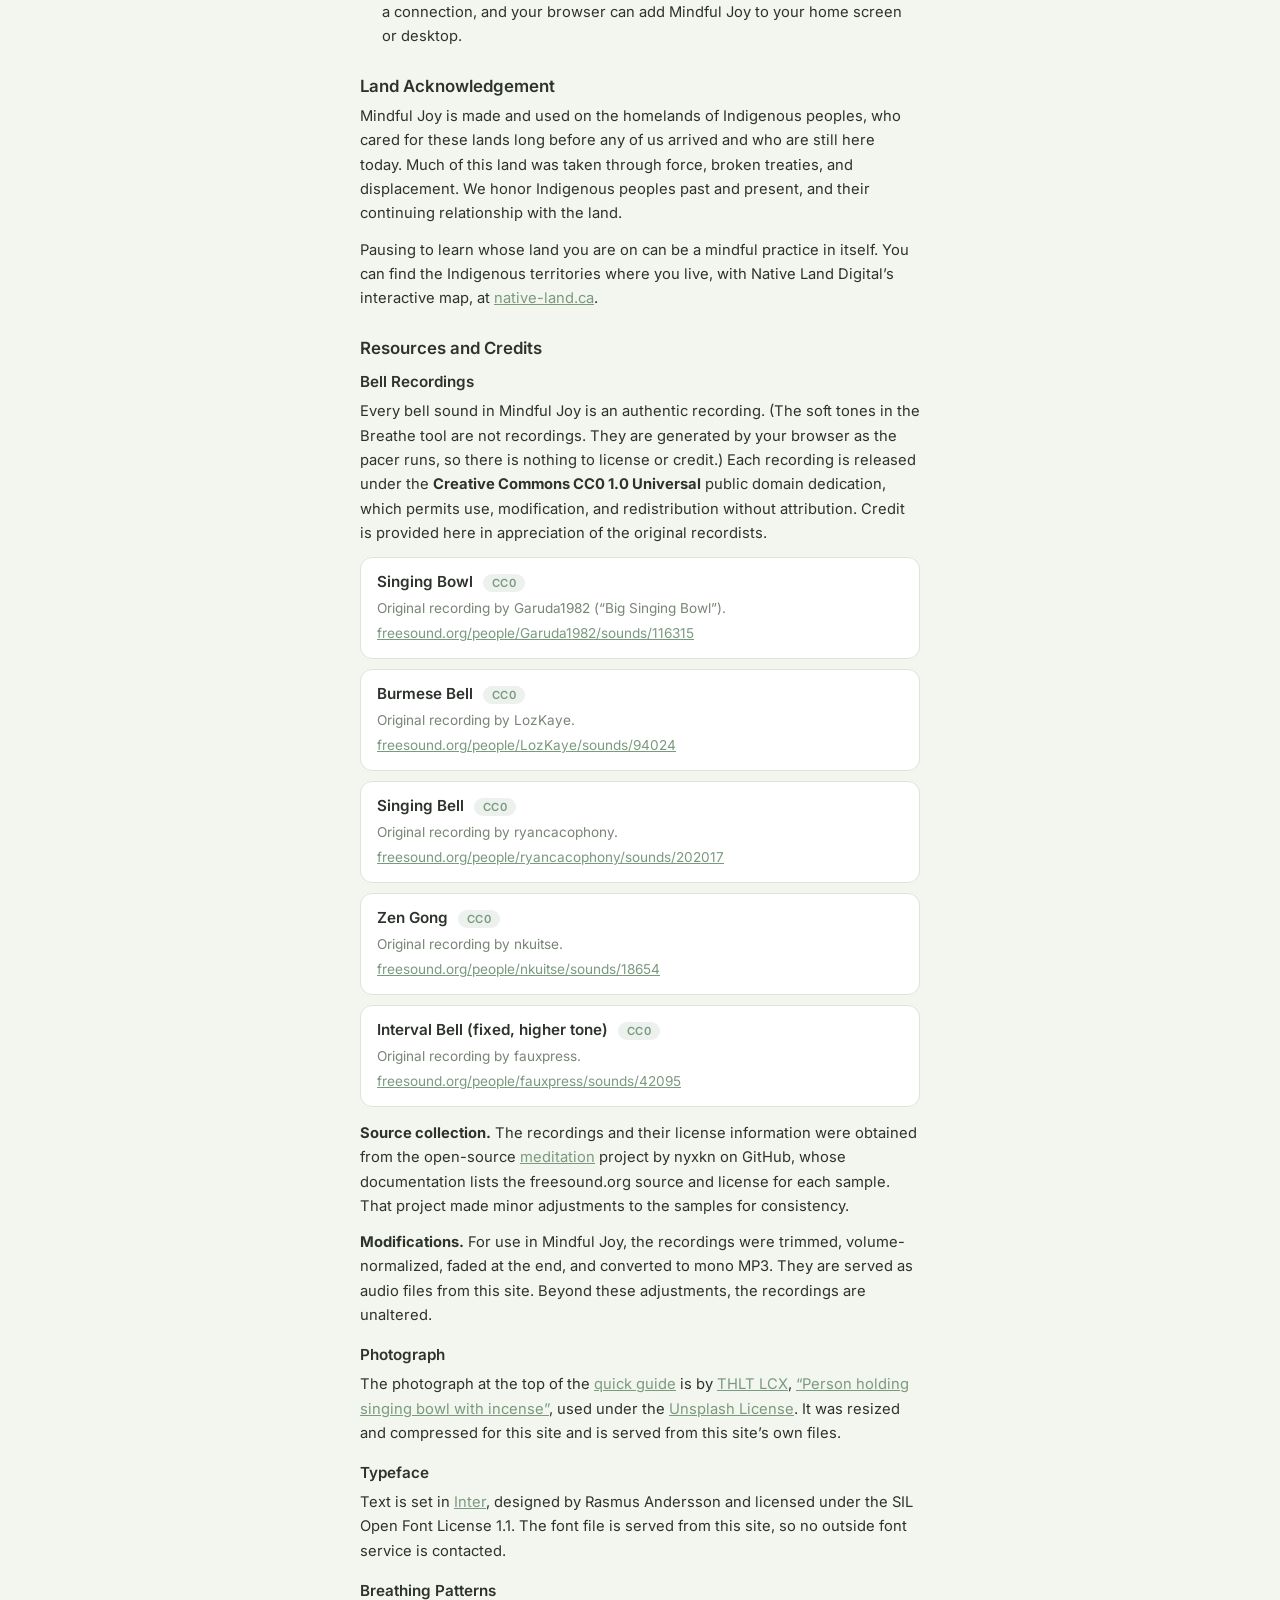
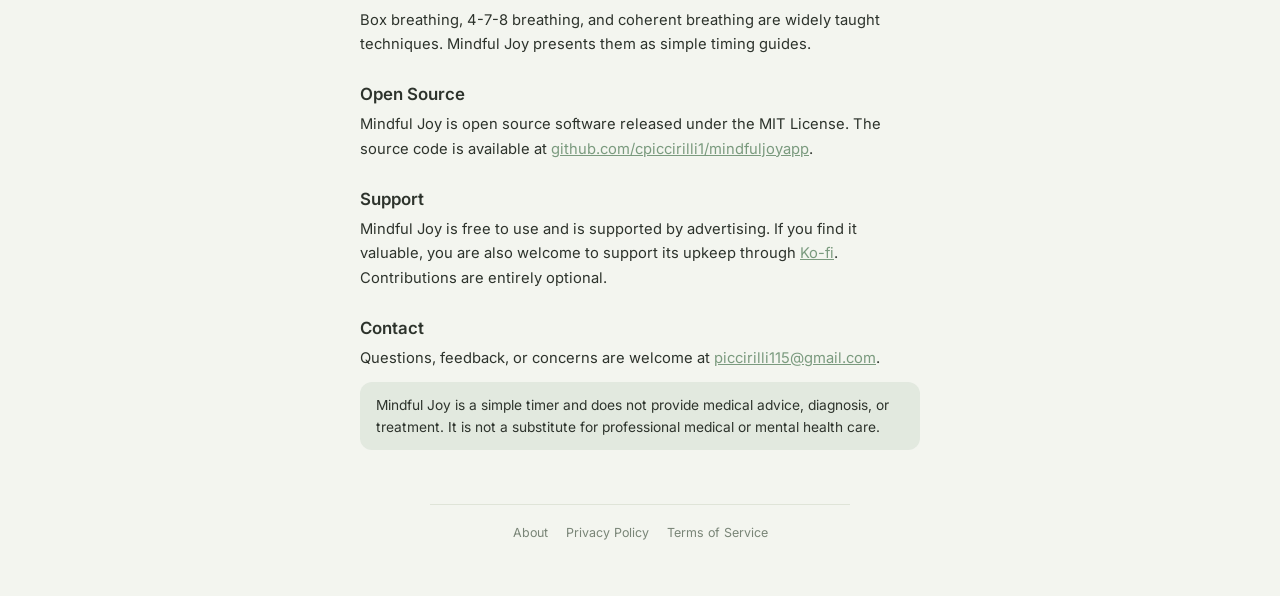
==== commit 605ce983: "Add the singing bowl photo under the guide title, with credit Photo by THLT LCX on Unsplash (Unsplas" ====
--- a/about.html
+++ b/about.html
@@ -107,6 +107,8 @@
     <p style="margin-top:14px;"><strong>Source collection.</strong> The recordings and their license information were obtained from the open-source <a href="https://github.com/nyxkn/meditation" target="_blank" rel="noopener">meditation</a> project by nyxkn on GitHub, whose documentation lists the freesound.org source and license for each sample. That project made minor adjustments to the samples for consistency.</p>
     <p><strong>Modifications.</strong> For use in Mindful Joy, the recordings were trimmed, volume-normalized, faded at the end, and converted to mono MP3. They are served as audio files from this site. Beyond these adjustments, the recordings are unaltered.</p>
 
+    <h3 style="font-size:.95rem; font-weight:600; margin:18px 0 8px;">Photograph</h3>
+    <p>The photograph at the top of the <a href="getting-started.html">quick guide</a> is by <a href="https://unsplash.com/@thlt_lcx" target="_blank" rel="noopener">THLT LCX</a>, <a href="https://unsplash.com/photos/person-holding-singing-bowl-with-incense-VsI_74zRzAo" target="_blank" rel="noopener">&ldquo;Person holding singing bowl with incense&rdquo;</a>, used under the <a href="https://unsplash.com/license" target="_blank" rel="noopener">Unsplash License</a>. It was resized and compressed for this site and is served from this site&rsquo;s own files.</p>
     <h3 style="font-size:.95rem; font-weight:600; margin:18px 0 8px;">Typeface</h3>
     <p>Text is set in <a href="https://rsms.me/inter/" target="_blank" rel="noopener">Inter</a>, designed by Rasmus Andersson and licensed under the SIL Open Font License 1.1. The font file is served from this site, so no outside font service is contacted.</p>
 
--- a/assets/css/styles.css
+++ b/assets/css/styles.css
@@ -655,8 +655,8 @@
   .data-status.err{ color:var(--text); font-weight:600; }
   .data-status:empty{ display:none; }
 
-  /* ---------- Home page text (under the timer) ---------- */
-  .home-info{ width:100%; margin-top:34px; padding-top:22px; border-top:1px solid var(--border); color:var(--text-dim); font-size:.88rem; line-height:1.55; }
-  .home-info h2{ font-family:'Inter',system-ui,sans-serif; font-weight:500; font-size:1.05rem; color:var(--text); margin:0 0 8px; }
-  .home-info p{ margin:0 0 12px; }
-  .home-info a{ color:var(--accent); font-weight:500; }
+  /* ---------- Photo under an article title ---------- */
+  .hero-photo{ margin:0 0 22px; }
+  .hero-photo img{ display:block; width:100%; height:auto; aspect-ratio:3/2; object-fit:cover; object-position:30% 50%; border-radius:14px; border:1px solid var(--border); background:var(--surface); transform:none; }
+  .hero-photo figcaption{ margin-top:6px; font-size:.72rem; color:var(--text-dim); text-align:right; }
+  .hero-photo figcaption a{ color:var(--text-dim); }
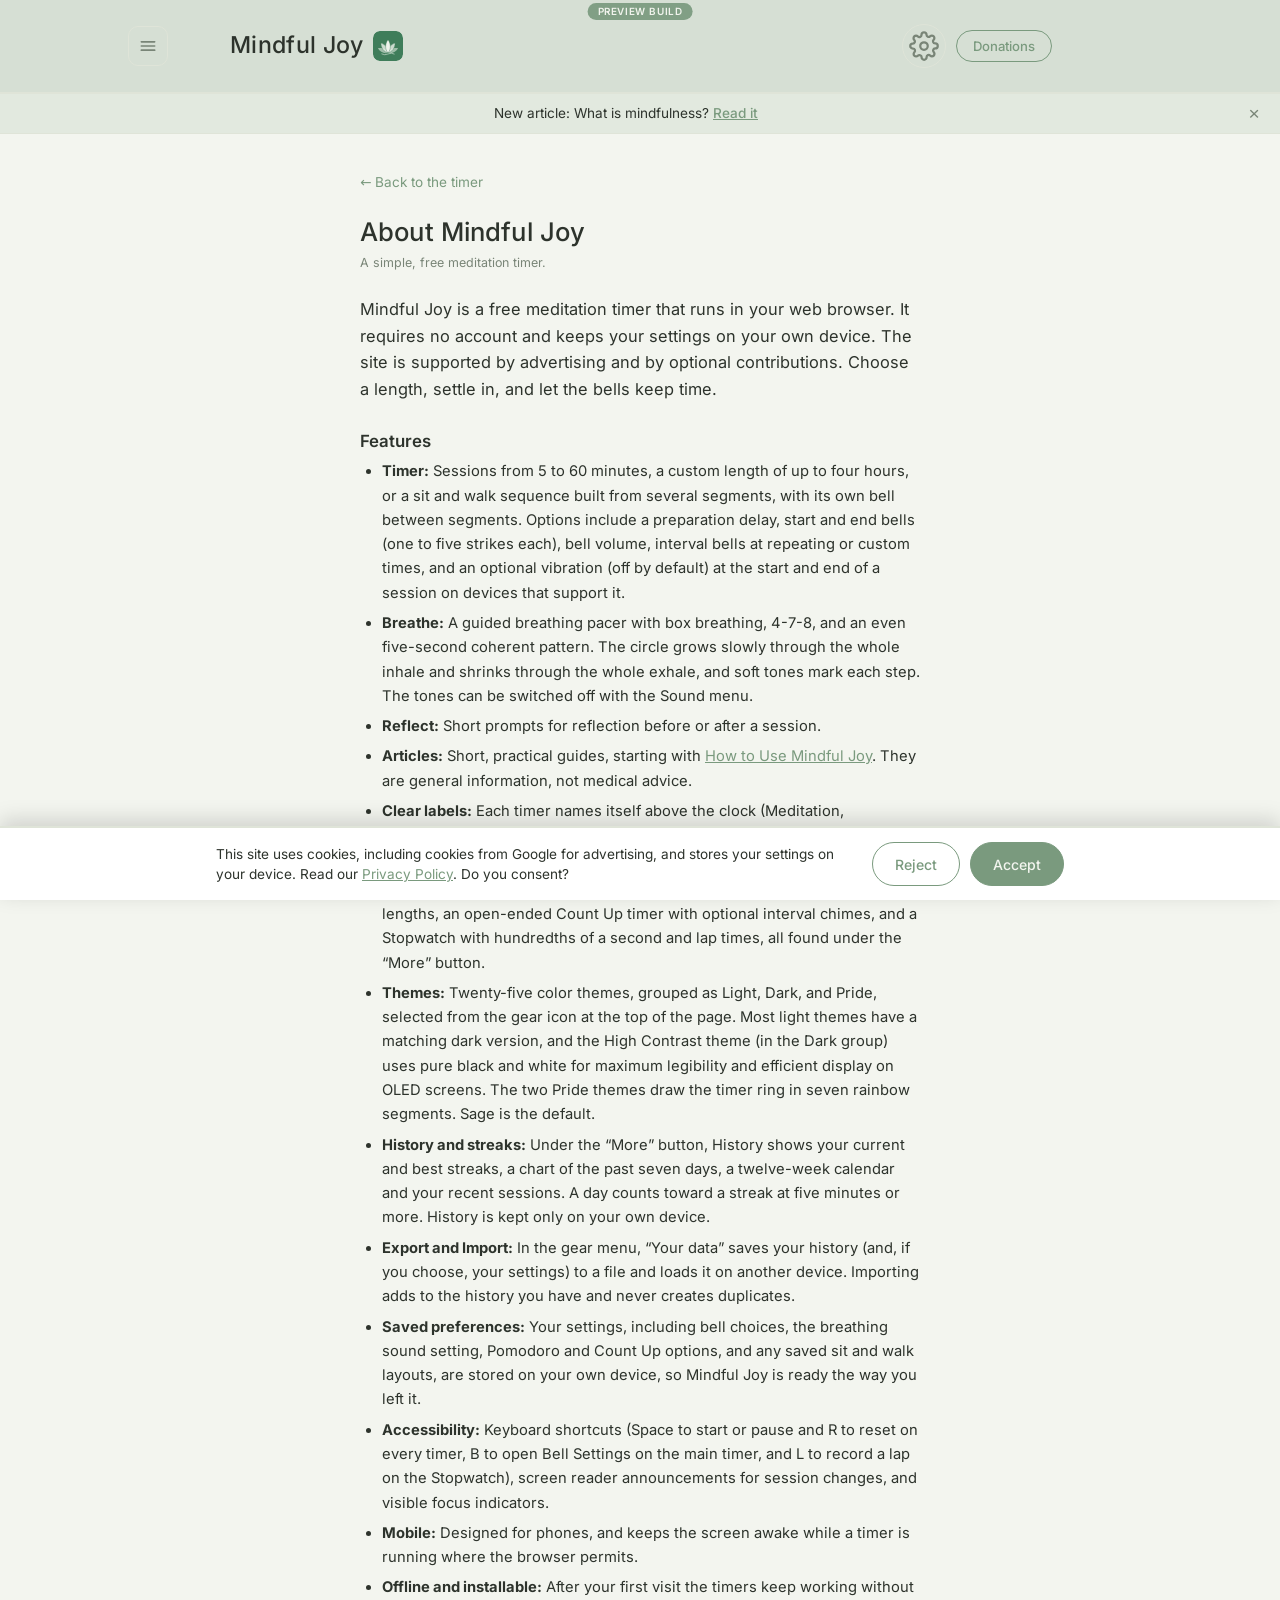
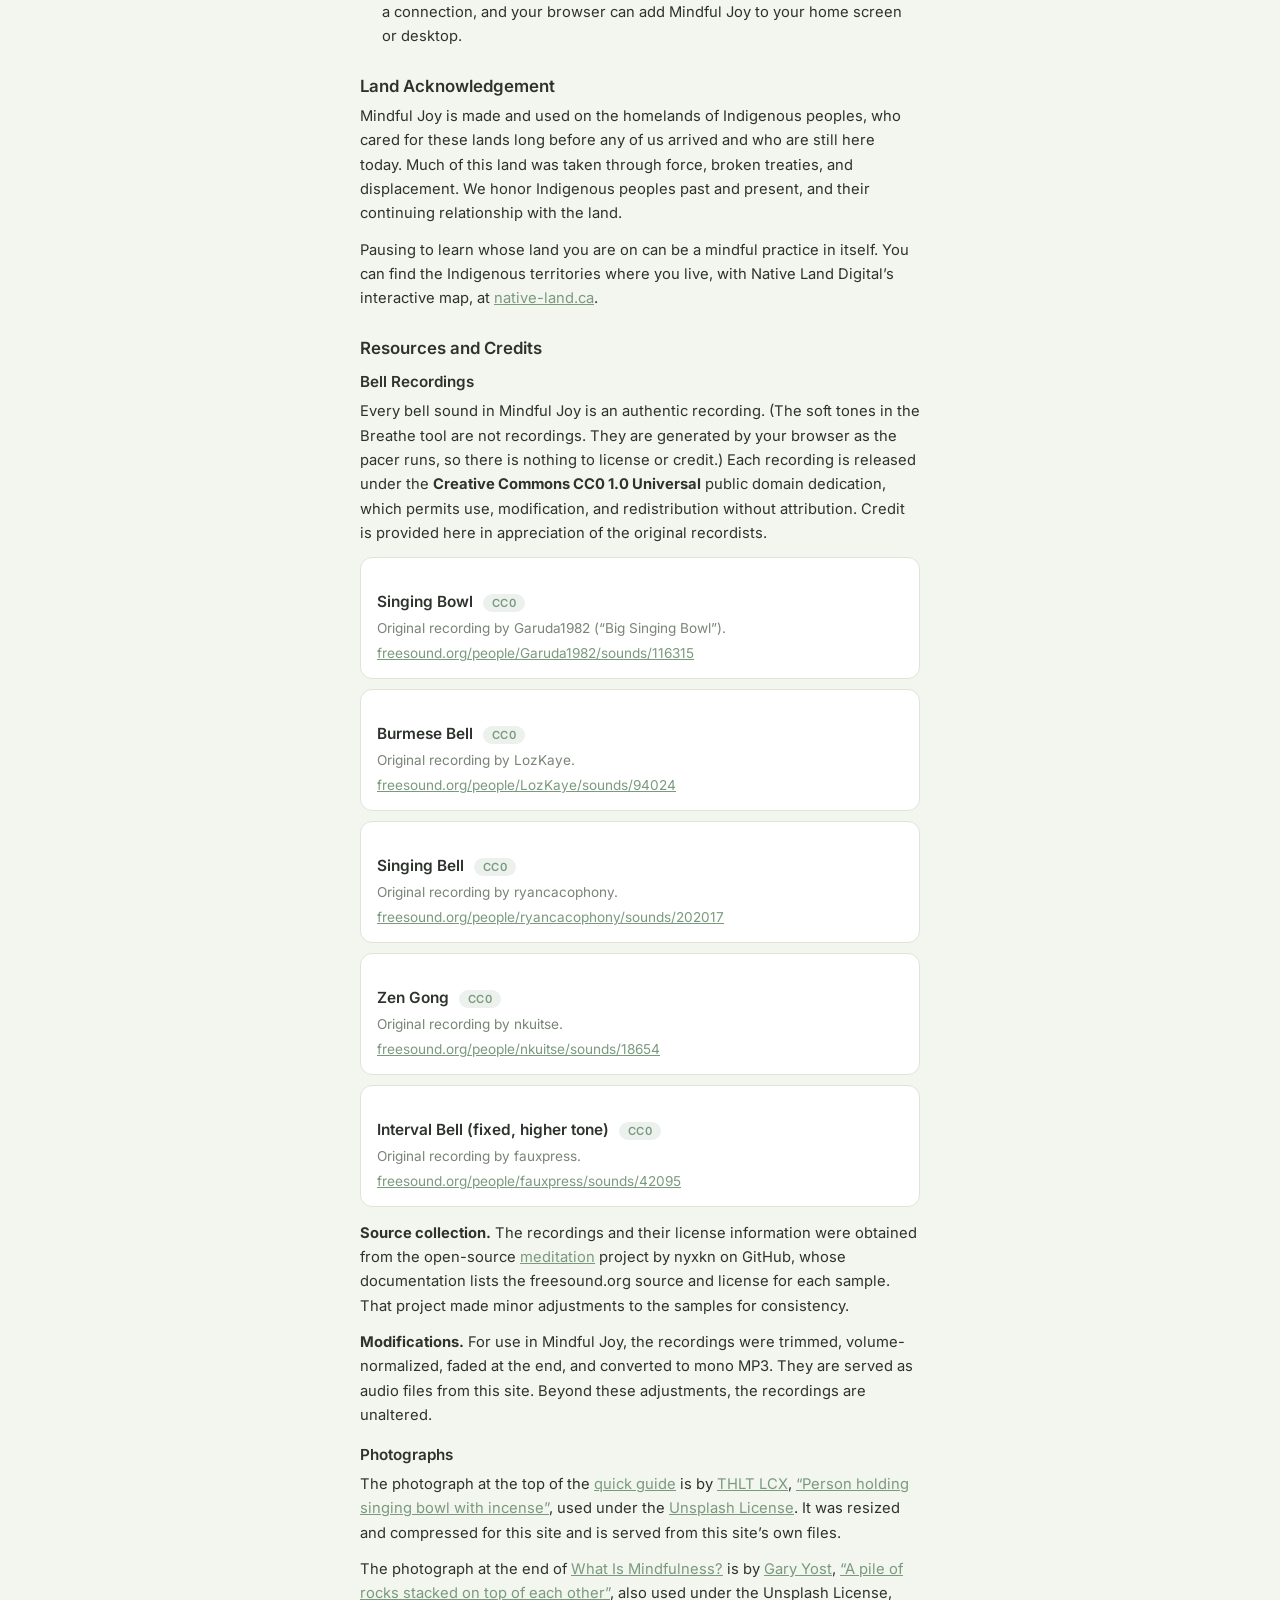
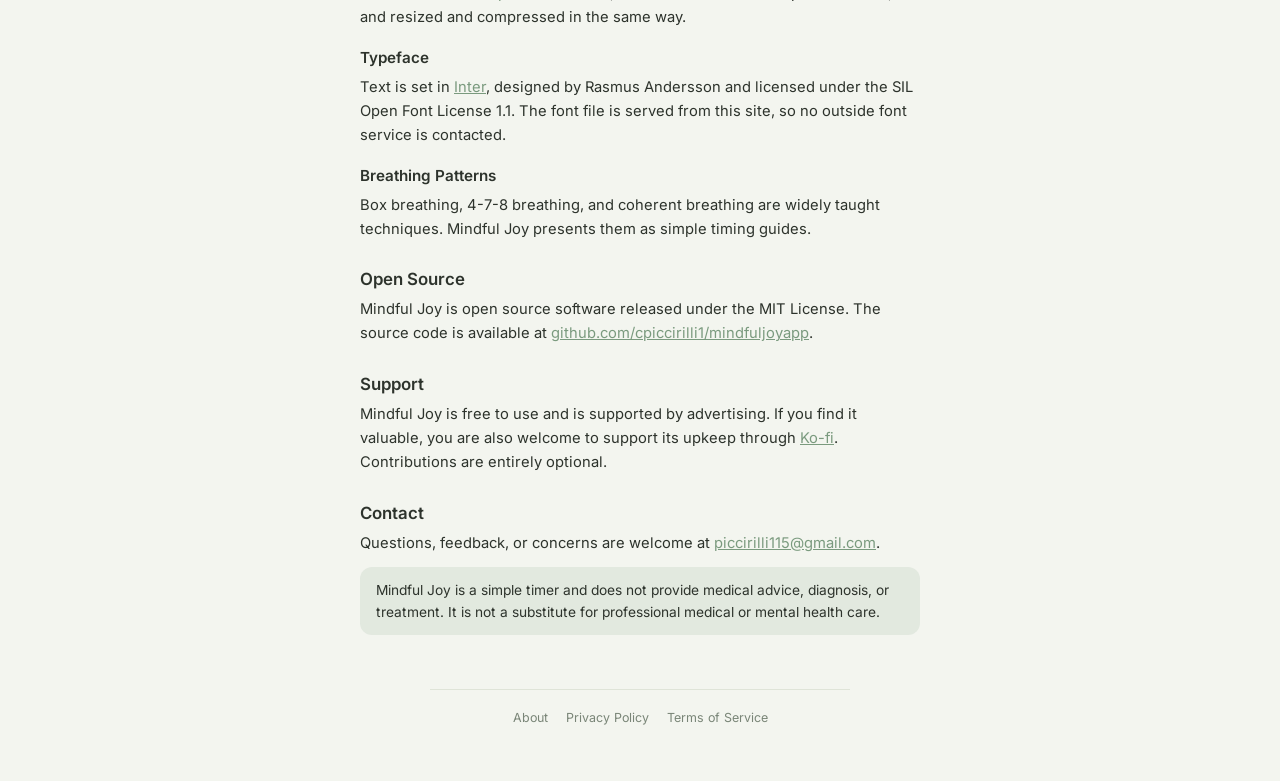
==== commit 05b961b7: "Add the stacked stones photo to the mindfulness article, with credit on the article, About and Terms" ====
--- a/about.html
+++ b/about.html
@@ -107,8 +107,9 @@
     <p style="margin-top:14px;"><strong>Source collection.</strong> The recordings and their license information were obtained from the open-source <a href="https://github.com/nyxkn/meditation" target="_blank" rel="noopener">meditation</a> project by nyxkn on GitHub, whose documentation lists the freesound.org source and license for each sample. That project made minor adjustments to the samples for consistency.</p>
     <p><strong>Modifications.</strong> For use in Mindful Joy, the recordings were trimmed, volume-normalized, faded at the end, and converted to mono MP3. They are served as audio files from this site. Beyond these adjustments, the recordings are unaltered.</p>
 
-    <h3 style="font-size:.95rem; font-weight:600; margin:18px 0 8px;">Photograph</h3>
+    <h3 style="font-size:.95rem; font-weight:600; margin:18px 0 8px;">Photographs</h3>
     <p>The photograph at the top of the <a href="getting-started.html">quick guide</a> is by <a href="https://unsplash.com/@thlt_lcx" target="_blank" rel="noopener">THLT LCX</a>, <a href="https://unsplash.com/photos/person-holding-singing-bowl-with-incense-VsI_74zRzAo" target="_blank" rel="noopener">&ldquo;Person holding singing bowl with incense&rdquo;</a>, used under the <a href="https://unsplash.com/license" target="_blank" rel="noopener">Unsplash License</a>. It was resized and compressed for this site and is served from this site&rsquo;s own files.</p>
+    <p>The photograph at the end of <a href="what-is-mindfulness.html">What Is Mindfulness?</a> is by <a href="https://unsplash.com/@gyostimages" target="_blank" rel="noopener">Gary Yost</a>, <a href="https://unsplash.com/photos/a-pile-of-rocks-stacked-on-top-of-each-other-pZX-Plrnr9w" target="_blank" rel="noopener">&ldquo;A pile of rocks stacked on top of each other&rdquo;</a>, also used under the Unsplash License, and resized and compressed in the same way.</p>
     <h3 style="font-size:.95rem; font-weight:600; margin:18px 0 8px;">Typeface</h3>
     <p>Text is set in <a href="https://rsms.me/inter/" target="_blank" rel="noopener">Inter</a>, designed by Rasmus Andersson and licensed under the SIL Open Font License 1.1. The font file is served from this site, so no outside font service is contacted.</p>
 
--- a/assets/css/styles.css
+++ b/assets/css/styles.css
@@ -279,7 +279,19 @@
   .info-view h1{ font-size:1.6rem; font-weight:500; margin:0 0 6px; letter-spacing:.005em; }
   .info-view .updated{ font-size:.78rem; color:var(--text-dim); margin:0 0 22px; }
   .info-view h2{ font-size:1.05rem; font-weight:600; margin:28px 0 8px; }
+  .info-view article h3{ font-size:.96rem; font-weight:600; margin:20px 0 6px; }
   .info-view p, .info-view li{ font-size:.92rem; line-height:1.65; color:var(--text); }
+  /* Affiliate content: a disclosure note at the top of a page, and recommendation cards.
+     Links to products always carry rel="sponsored nofollow noopener". */
+  .info-view .aff-note{ font-size:.82rem; line-height:1.55; color:var(--text-dim); background:var(--accent-soft); border-left:3px solid var(--accent); border-radius:0 8px 8px 0; padding:10px 14px; margin:0 0 20px; }
+  .info-view .aff-note a{ color:var(--accent); }
+  .info-view .pick{ border:1px solid var(--border); border-radius:12px; padding:14px 16px; margin:16px 0; background:var(--surface); }
+  .info-view .pick .tag{ display:inline-block; font-size:.7rem; letter-spacing:.06em; text-transform:uppercase; color:var(--accent); margin:0 0 4px; }
+  .info-view .pick h3{ font-size:1rem; font-weight:600; margin:0 0 6px; }
+  .info-view .pick p{ margin:0 0 8px; }
+  .info-view .pick .pc{ font-size:.85rem; color:var(--text-dim); margin:0 0 10px; }
+  .info-view .pick .buy{ display:inline-block; font-size:.85rem; color:var(--accent); border:1px solid var(--accent); border-radius:999px; padding:7px 16px; text-decoration:none; }
+  .info-view .pick .buy:hover{ background:var(--accent-soft); }
   .info-view p{ margin:0 0 12px; }
   .info-view ul, .info-view ol{ margin:0 0 12px; padding-left:22px; }
   .info-view li{ margin-bottom:6px; }
@@ -306,6 +318,9 @@
   input[type=range]{ width:100%; min-height:32px; accent-color:var(--accent); cursor:pointer; }
   .shortcut-hint{ font-size:.74rem; color:var(--text-dim); margin:22px 0 0; text-align:center; }
   @media (hover:none){ .shortcut-hint{ display:none; } }
+  .help-hint{ font-size:.82rem; color:var(--text-dim); margin:10px 0 0; text-align:center; }
+  .help-hint a{ color:var(--accent); text-underline-offset:2px; }
+  .help-hint a:hover{ color:var(--text); }
 
   /* ---------- Theme gear menu ---------- */
   .top-actions{ display:flex; align-items:center; gap:10px; }
